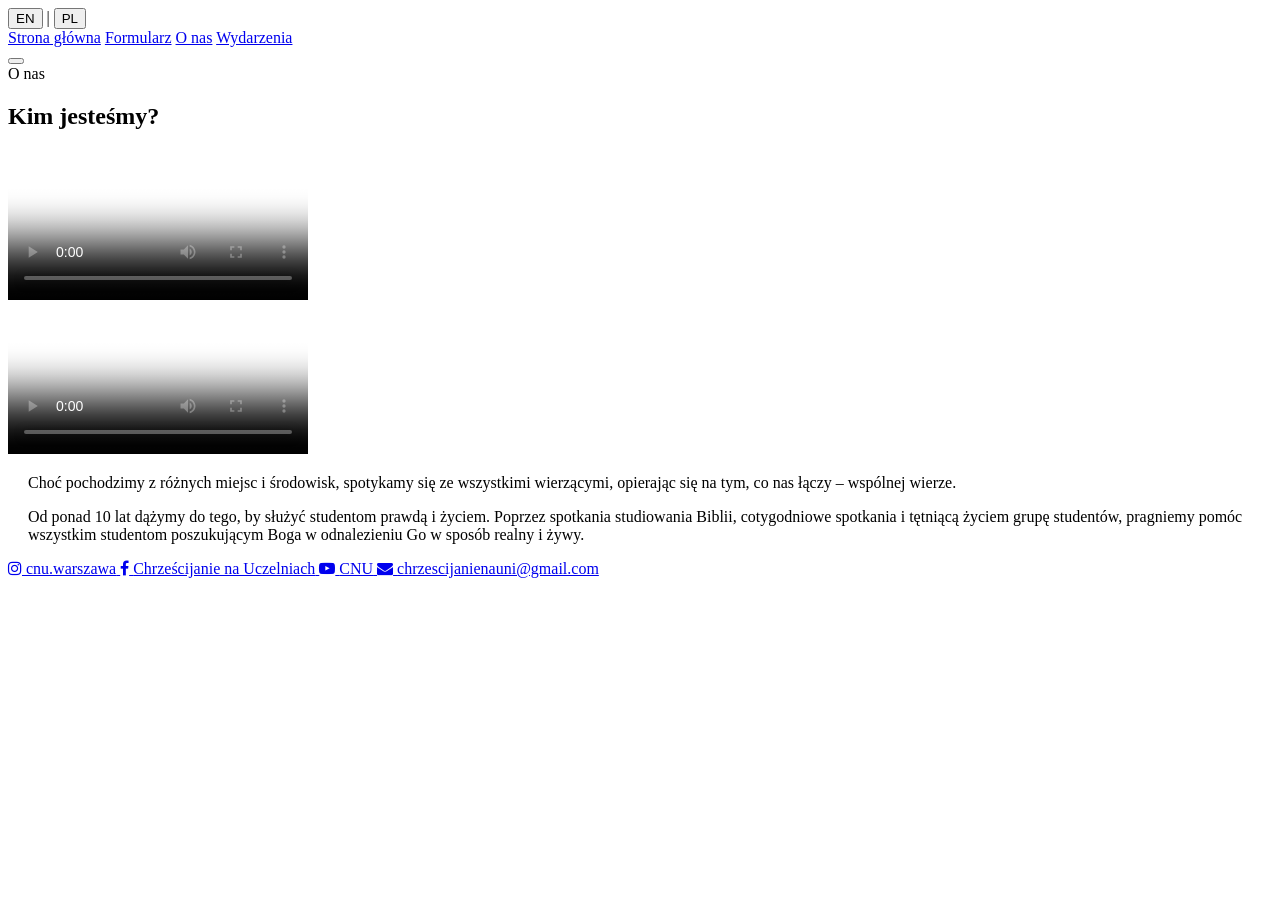
==== about.html @ ed3893f2 "translation add" ====
<!DOCTYPE html>
<html lang="pl">

<head>
  <meta charset="UTF-8">
  <meta name="viewport" content="width=device-width, initial-scale=1.0">
  <title>CNU – Chrześcijanie na Uczelniach</title>
  <link
    href="https://fonts.googleapis.com/css2?family=Montserrat:wght@400;600;700;800;900&family=Lora:ital,wght@0,400;0,600;1,400&display=swap"
    rel="stylesheet">
  <link rel="stylesheet" href="styles.css">
  <link rel="stylesheet" href="https://cdnjs.cloudflare.com/ajax/libs/font-awesome/4.7.0/css/font-awesome.min.css">
</head>

<body>

  <nav id="mainNav">
    <div class="nav-left">
      <div class="lang-switcher">
        <button data-lang="en" onclick="setLang('en')" id="lang-en">EN</button>
        <span>|</span>
        <button data-lang="pl" onclick="setLang('pl')" id="lang-pl">PL</button>
      </div>
    </div>

    <div class="nav-right">
      <div class="nav-links" id="navLinks">
        <a href="index.html" data-i18n="home">Home</a>
        <a href="formularz.html" data-i18n="form">Form</a>
        <a href="about.html" data-i18n="about">About</a>
        <a href="events.html" data-i18n="events">Events</a>
        <!-- <a href="special-event.html" data-i18n="special-event">Wydarzenie specjalne</a> -->

      </div>

      <button class="burger" id="burgerBtn">
        <span></span>
        <span></span>
        <span></span>
      </button>
    </div>
  </nav>
  <section class="event-page-section">
    <section class="events-section-cards">
      <div class="events-section-header" style="align-content: start;">
        <div>
          <span class="events-label" data-i18n="about">O nas</span>
          <h2 class="about-title" data-i18n="about-us-title">Kim jesteśmy?</h2>
        </div>
      </div>

      <!--reel 1 about us-->
      <section class="instagram-section">
        <video class="reel-video" controls playsinline poster="images/reel-preview1.png">
          <source src="videos/main.mp4 " type="video/mp4">
        </video>
      </section>
      <section class="instagram-section">
        <video class="reel-video" controls playsinline poster="images/reel-preview.png">
          <source src="videos/invitationForBibleStudy.mp4 " type="video/mp4">
        </video>
      </section>

      <section class="hero-description" style="padding:0 20px;">
        <p data-i18n=" about-us-description-1">
        </p>
        <p data-i18n="about-us-description-2"></p>
        <p data-i18n="about-us-description-3"></p>
      </section>
    </section>
  </section>
  <section class="contacts">

    <a class="contact-item" href="https://www.instagram.com/cnu_warszawa/" target="_blank">
      <i class="fa fa-instagram"></i>
      <span>cnu.warszawa</span>
    </a>

    <a class="contact-item" href="https://www.facebook.com/share/18swFGHHTY/?mibextid=wwXIfr" target="_blank">
      <i class="fa fa-facebook"></i>
      <span>Chrześcijanie na Uczelniach</span>
    </a>

    <a class="contact-item" href="https://youtube.com/@chrzescijanienauczelniach?si=SWbZchQ-9XUdnxLL" target="_blank">
      <i class="fa fa-youtube-play"></i>
      <span>CNU</span>
    </a>

    <a class="contact-item" href="#" id="copy-email">
      <i class="fa fa-envelope"></i>
      <span>chrzescijanienauni@gmail.com</span>
    </a>

  </section>

  <script src="js/script.js"></script>
  <script src="js/translation.js"></script>

</body>

</html>
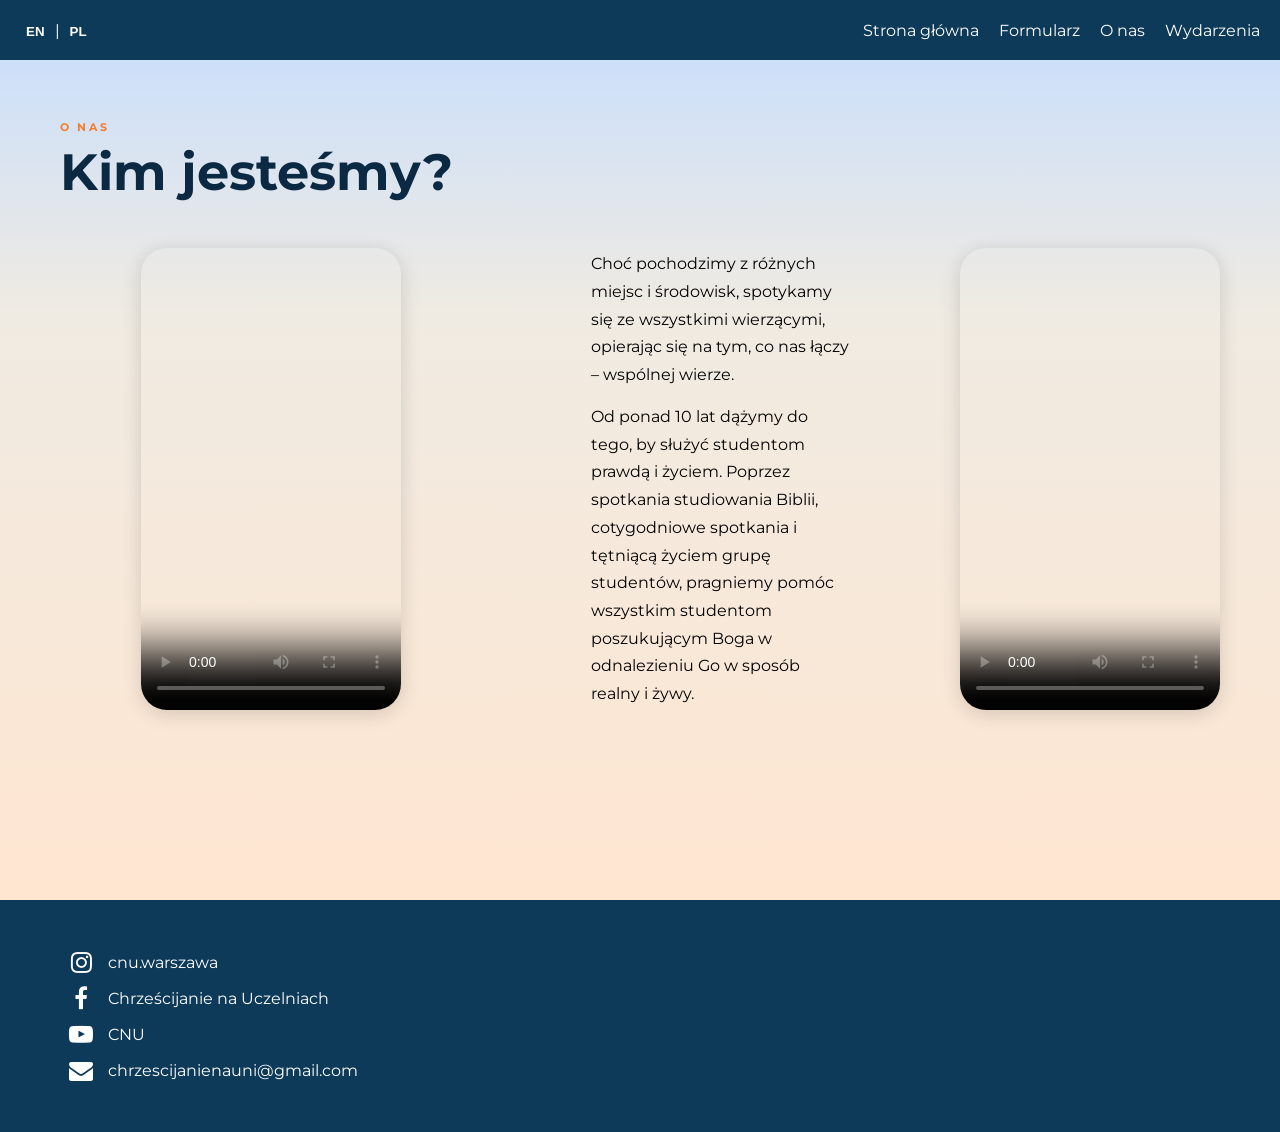
==== commit c223e673: "refactor about section layout and enhance form submission feedback" ====
--- a/about.html
+++ b/about.html
@@ -50,22 +50,23 @@
       </div>
 
       <!--reel 1 about us-->
-      <section class="instagram-section">
+      <section class="instagram-section reel-left">
         <video class="reel-video" controls playsinline poster="images/reel-preview1.png">
           <source src="videos/main.mp4 " type="video/mp4">
         </video>
       </section>
-      <section class="instagram-section">
-        <video class="reel-video" controls playsinline poster="images/reel-preview.png">
-          <source src="videos/invitationForBibleStudy.mp4 " type="video/mp4">
-        </video>
-      </section>
 
-      <section class="hero-description" style="padding:0 20px;">
+      <section class="hero-description about-text-block" style="padding:0 20px;">
         <p data-i18n=" about-us-description-1">
         </p>
         <p data-i18n="about-us-description-2"></p>
         <p data-i18n="about-us-description-3"></p>
+      </section>
+
+      <section class="instagram-section reel-right">
+        <video class="reel-video" controls playsinline poster="images/reel-preview.png">
+          <source src="videos/invitationForBibleStudy.mp4 " type="video/mp4">
+        </video>
       </section>
     </section>
   </section>
--- a/styles.css
+++ b/styles.css
@@ -0,0 +1,2566 @@
+* {
+  box-sizing: border-box;
+  /* outline: 1px solid red;*/
+  /*debugging tool to see element boundaries*/
+
+}
+
+body {
+  margin: 0;
+  font-family: 'Montserrat', sans-serif;
+  overflow-x: hidden;
+
+}
+
+a:hover {
+  color: rgb(0, 170, 255);
+}
+
+/* NAVBAR */
+
+
+/* =========================
+   NAV SCROLL EFFECT
+========================= */
+
+#mainNav {
+  z-index: 2000;
+  transition:
+    background 0.35s ease,
+    box-shadow 0.35s ease,
+    padding 0.35s ease,
+    backdrop-filter 0.35s ease;
+
+}
+
+#mainNav.scrolled {
+  z-index: 2000;
+  background:
+    rgba(14, 58, 90, 0.88);
+
+  backdrop-filter: blur(12px);
+
+  box-shadow:
+    0 10px 30px rgba(0, 0, 0, 0.18);
+
+  padding:
+    10px 20px;
+}
+
+/* =========================
+   BURGER ANIMATION
+========================= */
+
+.burger span {
+  transition:
+    transform 0.3s ease,
+    opacity 0.3s ease,
+    background 0.3s ease;
+}
+
+.burger.active span:nth-child(1) {
+  transform:
+    rotate(45deg) translate(5px, 5px);
+}
+
+.burger.active span:nth-child(2) {
+  opacity: 0;
+}
+
+.burger.active span:nth-child(3) {
+  transform:
+    rotate(-45deg) translate(6px, -6px);
+}
+
+/* =========================
+   MOBILE MENU ANIMATION
+========================= */
+
+@media (max-width: 768px) {
+
+  .nav-links {
+
+    opacity: 0;
+
+    transform:
+      translateY(-10px);
+
+    transition:
+      opacity 0.35s ease,
+      transform 0.35s ease;
+
+    pointer-events: none;
+  }
+
+  .nav-links.active {
+
+    opacity: 1;
+
+    transform:
+      translateY(0);
+
+    pointer-events: auto;
+  }
+
+  .nav-links a {
+
+    opacity: 0;
+  }
+
+}
+
+/* stagger animation */
+
+@keyframes navLinkFade {
+
+  from {
+
+    opacity: 0;
+
+    transform:
+      translateY(-12px);
+
+  }
+
+  to {
+
+    opacity: 1;
+
+    transform:
+      translateY(0);
+
+  }
+
+}
+
+/* =========================
+   COPY EMAIL EFFECT
+========================= */
+
+.contact-item {
+
+  transition:
+    transform 0.25s ease,
+    background 0.25s ease,
+    color 0.25s ease;
+}
+
+.contact-item:hover {
+
+  transform:
+    translateX(6px);
+
+  background:
+    rgba(255, 255, 255, 0.05);
+}
+
+.contact-item.copied {
+
+  background:
+    rgba(244, 124, 44, 0.15);
+
+  color:
+    #f47c2c;
+}
+
+
+
+
+#mainNav {
+  z-index: 2000;
+  display: flex;
+  position: fixed;
+  top: 0;
+  left: 0;
+  width: 100%;
+  height: 60px;
+  background: #0e3a5a;
+  /* dark blue */
+  color: white;
+  display: flex;
+  justify-content: space-between;
+  align-items: center;
+  padding: 15px 20px;
+  z-index: 10;
+  /*controls what appears on top of what on your page*/
+}
+
+.nav-right {
+  display: flex;
+  align-items: center;
+  gap: 20px;
+}
+
+.nav-links {
+  display: flex;
+  gap: 20px;
+  z-index: 2000;
+}
+
+.nav-links a {
+  color: white;
+  text-decoration: none;
+  /* margin-left: 20px;
+  font-weight: 500;*/
+}
+
+.nav-links a.active {
+  color: rgb(106, 106, 106);
+  font-weight: 600;
+  z-index: 2000;
+
+}
+
+.lang-switcher button {
+  background: none;
+  border: none;
+  color: white;
+  font-weight: 600;
+  cursor: pointer;
+}
+
+.lang-switcher button:hover {
+  color: rgb(0, 170, 255);
+}
+
+/* HERO SECTION */
+.hero {
+  height: 80vh;
+  overflow: hidden;
+  position: relative;
+
+  display: flex;
+  align-items: center;
+  justify-content: center;
+
+}
+
+.hero-bg {
+  position: absolute;
+  inset: 0;
+  background-position: center;
+  background-size: cover;
+  background-repeat: no-repeat;
+  opacity: 0;
+  transform: scale(1.31);
+  /* Startujemy od lekkiego powiększenia lub 1.0 */
+  transition: opacity 1.5s ease, transform 0.5s ease;
+  /* Płynne wygaszanie skali */
+}
+
+.hero-bg.active {
+  opacity: 1;
+  transform: scale(1);
+  /* Reset bazy dla animacji */
+  animation: zoomEffect 5s linear forwards;
+}
+
+
+
+.center-header {
+  text-align: center;
+  background-color: #c4ddff;
+  color: #0e3a5a;
+  font-style: italic;
+  padding-top: 40px;
+  padding-bottom: 40px;
+}
+
+.center-header h1 {
+  margin: 0;
+
+}
+
+@keyframes zoomEffect {
+  from {
+    transform: scale(1);
+  }
+
+  to {
+    transform: scale(1.3);
+  }
+}
+
+/* Dark overlay (like your screenshot)???????????what is this????????????????? */
+.hero::before {
+  content: "";
+  position: absolute;
+  inset: 0;
+  background: rgba(0, 0, 0, 0.6);
+  z-index: 1;
+}
+
+/* Content */
+.hero-overlay {
+  position: relative;
+  text-align: center;
+  color: white;
+  z-index: 2;
+}
+
+.hero h1 {
+  font-size: 4rem;
+  font-weight: 800;
+  margin-bottom: 10px;
+}
+
+.hero p {
+  font-size: 1.2rem;
+  margin-bottom: 20px;
+}
+
+
+/* Button */
+.cta-btn {
+  background: #f47c2c;
+  color: white;
+  border: none;
+  padding: 15px 40px;
+  font-size: 1rem;
+  border-radius: 30px;
+  cursor: pointer;
+  font-weight: 600;
+  transition: 0.3s;
+  /* shadow */
+  box-shadow:
+    0 10px 20px rgba(0, 0, 0, 0.25),
+    0 4px 8px rgba(0, 0, 0, 0.15);
+}
+
+.cta-btn-onmain {
+  background: #f47c2c7e;
+  color: white;
+  border: none;
+  padding: 15px 40px;
+  font-size: 1rem;
+  border-radius: 30px;
+  cursor: pointer;
+  font-weight: 600;
+  transition: 0.3s;
+  /* shadow */
+  box-shadow:
+    0 10px 20px rgba(0, 0, 0, 0.25),
+    0 4px 8px rgba(0, 0, 0, 0.15);
+}
+
+
+
+.center {
+  text-align: center;
+}
+
+.cta-btn:hover {
+  background: #703510;
+}
+
+/* BURGER MENU */
+.burger {
+  display: none;
+  flex-direction: column;
+  gap: 5px;
+  background: none;
+  border: none;
+  cursor: pointer;
+}
+
+.burger span {
+  width: 25px;
+  height: 3px;
+  background: white;
+  display: block;
+  border-radius: 2px;
+}
+
+.active-lang {
+  color: #00aaff;
+  font-weight: 700;
+}
+
+/*nice animation*/
+.burger.active span:nth-child(1) {
+  transform: rotate(45deg) translate(5px, 5px);
+}
+
+.burger.active span:nth-child(2) {
+  opacity: 0;
+}
+
+.burger.active span:nth-child(3) {
+  transform: rotate(-45deg) translate(6px, -6px);
+}
+
+
+/* MOBILE for burger menu*/
+@media (max-width: 768px) {
+
+  .burger {
+    display: flex;
+  }
+
+  .nav-links {
+    position: absolute;
+    top: 100%;
+    right: 0;
+    background: #0e3a5a;
+    width: 100%;
+    flex-direction: column;
+    align-items: center;
+    display: none;
+    padding: 20px 0;
+    z-index: 2000;
+
+  }
+
+  .nav-links a {
+    margin: 10px 0;
+    font-size: 18px;
+  }
+
+  .nav-links.active {
+    display: flex;
+    color: darkblue;
+    z-index: 2000;
+
+  }
+
+
+
+}
+
+.hero-description {
+  max-width: 800px;
+  margin: 40px auto;
+  padding: 0 70px;
+  text-align: center;
+  font-size: large;
+}
+
+
+.meetings-containers {
+
+  background-color: #c4ddff;
+  padding: 40px 20px;
+  position: relative;
+
+  display: grid;
+
+  /* responsive grid */
+  grid-template-columns: repeat(auto-fit, minmax(250px, 1fr));
+
+  gap: 30px;
+
+  align-items: start;
+  overflow: hidden;
+}
+
+.side-image-right {
+  position: absolute;
+  right: -100px;
+  transform: translateY(-50%);
+  width: 200px;
+}
+
+.side-image-left {
+  position: absolute;
+  left: -100px;
+  transform: translateY(-50%);
+  width: 200px;
+  z-index: 3;
+}
+
+.meeting-card {
+  display: flex;
+  flex-direction: column;
+  justify-content: center;
+
+  background: rgba(14, 58, 90, 0.75);
+  backdrop-filter: blur(4px);
+  /*glass effect*/
+  padding: 40px;
+  border-radius: 10px;
+  margin-bottom: 30px;
+  color: white;
+
+  transition:
+    /*Makes animation smooth.*/
+    transform 0.3s ease,
+    background 0.3s ease,
+    opacity 0.3s ease;
+
+  opacity: 0.8;
+  /*transparency;*/
+  position: relative;
+  z-index: 5;
+  height: 100%;
+}
+
+/* DESKTOP hover */
+@media (hover: hover) {
+
+  .meeting-card:hover {
+    opacity: 1;
+    transform: scale(1.03);
+    background: rgba(14, 58, 90, 0.9);
+  }
+}
+
+/* MOBILE style */
+@media (max-width: 768px) {
+  .meeting-card {
+    width: 100%;
+    opacity: 1;
+    background: rgb(86, 122, 156);
+    opacity: 0.9;
+    padding: 28px;
+    border-radius: 18px;
+    transform: none;
+  }
+}
+
+.meeting-title {
+  background: #658ec7;
+  text-transform: uppercase;
+  padding: 18px 25px;
+  border-radius: 12px;
+
+  font-size: 1.3rem;
+  font-weight: 700;
+
+  margin-bottom: 5px;
+  width: 100%;
+  box-sizing: border-box;
+  display: block;
+  overflow-wrap: break-word;
+
+}
+
+.meeting-text {
+  overflow: hidden;
+  transition: max-height 0.4s ease;
+}
+
+.meeting-text.collapsed {
+  max-height: 150px;
+  mask-image: linear-gradient(to bottom, black 80%, transparent);
+}
+
+.meeting-text.expanded {
+  max-height: 1000px;
+  /* достатньо велике значення */
+}
+
+.more-btn {
+  background: none;
+  border: none;
+  color: #ffffff8f;
+  cursor: pointer;
+  margin-bottom: 20px;
+  font-size: 1rem;
+  align-self: flex-end;
+  font-style: italic;
+
+}
+
+.contacts {
+  display: flex;
+  flex-direction: column;
+  gap: 12px;
+  padding: 50px;
+  background: #0e3a5a;
+}
+
+.contact-item {
+  display: grid;
+  grid-template-columns: 30px 1fr;
+  align-items: center;
+  gap: 12px;
+  padding: 0 16px;
+  border-radius: 12px;
+  text-decoration: none;
+  color: white;
+  font-size: 16px;
+  min-width: 0;
+}
+
+.contact-item i {
+  font-size: 24px;
+  width: 30px;
+  text-align: center;
+}
+
+.contact-item span,
+.contact-item a,
+.contact-item p {
+  min-width: 0;
+  overflow-wrap: break-word;
+  word-break: break-word;
+}
+
+@media (max-width: 480px) {
+  .contacts {
+    padding: 30px 16px;
+  }
+
+  .contact-item {
+    font-size: 14px;
+    padding: 0;
+  }
+}
+
+/* =========================
+   FORM SECTION
+========================= */
+input,
+select,
+textarea {
+  background-color: #ffffff !important;
+}
+
+.form-section {
+  background:
+    linear-gradient(135deg,
+      #ffffff 0%,
+      #ffffff 35%,
+      #d7e6ff 35%,
+      #d7e6ff 45%,
+      #ffffff 45%,
+      #ffffff 55%,
+      #ff944d 55%,
+      #ff944d 65%,
+      #ffffff 65%);
+  position: relative;
+  overflow: hidden;
+  padding-bottom: 60px;
+}
+
+/* =========================
+   HERO
+========================= */
+.hero-wave {
+  position: absolute;
+  bottom: -1px;
+  left: 0;
+  width: 100%;
+  height: 80px;
+  background: white;
+  clip-path: ellipse(75% 100% at 50% 100%);
+}
+
+.form-hero {
+  height: 220px;
+  background:
+    url('images/book.png') center/cover no-repeat;
+
+  position: relative;
+  margin-top: 60px;
+  background-size: 200%;
+
+}
+
+.form-hero::after {
+  content: "";
+  position: absolute;
+  bottom: 0;
+  left: 0;
+  right: 0;
+  height: 60px;
+
+}
+
+.form-hero-overlay {
+  position: absolute;
+  inset: 0;
+  background: rgba(0, 0, 0, 0.4);
+
+  display: flex;
+  align-items: center;
+  justify-content: center;
+  text-align: center;
+}
+
+.form-hero-overlay h2 {
+  color: white;
+  font-size: 3rem;
+  line-height: 1;
+  font-weight: 600;
+  margin: 0;
+}
+
+/* =========================
+   FORM
+========================= */
+
+.form {
+  width: 85%;
+  max-width: 320px;
+  margin: 30px auto 0 auto;
+  /*from prev element*/
+  position: relative;
+  z-index: 2;
+}
+
+.form label {
+  display: block;
+  margin-bottom: 8px;
+  margin-top: 18px;
+
+  color: #0e3a5a;
+  font-size: 12px;
+  letter-spacing: 2px;
+  font-weight: 600;
+}
+
+.form input,
+.form textarea,
+.form select {
+  width: 100%;
+  border: none;
+  outline: none;
+
+  background: #d9d9d9;
+
+  padding: 18px 22px;
+
+  border-radius: 18px;
+  /*!!! see if font famili is correct*/
+  font-size: 16px;
+  font-family: 'Montserrat', sans-serif;
+
+  box-shadow:
+    0 8px 18px rgba(0, 0, 0, 0.15),
+    0 2px 6px rgba(0, 0, 0, 0.08);
+}
+
+.form textarea {
+  min-height: 90px;
+  resize: vertical;
+}
+
+.form select {
+  border-radius: 8px;
+  padding: 10px;
+  background: #ececec;
+}
+
+/* =========================
+   RADIO BUTTONS
+========================= */
+
+.gender-row {
+  display: flex;
+  gap: 30px;
+  margin-top: 10px;
+}
+
+.radio-option {
+  display: flex !important;
+  align-items: center;
+  gap: 8px;
+
+  font-size: 14px !important;
+  letter-spacing: 0 !important;
+  margin-top: 0 !important;
+
+  color: #666 !important;
+}
+
+.radio-option input {
+  display: none;
+}
+
+.radio-option span {
+  width: 18px;
+  height: 18px;
+  border: 2px solid #ddd;
+  border-radius: 50%;
+  display: inline-block;
+  background: white;
+  position: relative;
+}
+
+.radio-option input:checked+span::after {
+  content: "";
+  position: absolute;
+  width: 8px;
+  height: 8px;
+  background: #0e3a5a;
+  border-radius: 50%;
+  top: 50%;
+  left: 50%;
+  transform: translate(-50%, -50%);
+}
+
+/* =========================
+   BUTTON
+========================= */
+
+.send-btn {
+  margin-top: 30px;
+  background: rgba(14, 58, 90, 0.88);
+
+
+  color: white;
+
+  border: none;
+
+  padding: 16px 70px;
+
+  border-radius: 40px;
+
+  font-size: 20px;
+  font-weight: 700;
+
+  cursor: pointer;
+
+  box-shadow:
+    0 10px 20px rgba(0, 0, 0, 0.2),
+    0 4px 8px rgba(0, 0, 0, 0.1);
+
+  transition: 0.3s;
+}
+
+.send-btn:hover {
+  transform: translateY(-2px);
+  background: #003f9f;
+}
+
+.send-btn.is-loading {
+  position: relative;
+  pointer-events: none;
+  opacity: 0.9;
+  padding-right: 54px;
+}
+
+.send-btn.is-loading::after {
+  content: "";
+  position: absolute;
+  right: 18px;
+  top: 50%;
+  width: 16px;
+  height: 16px;
+  margin-top: -8px;
+  border-radius: 50%;
+  border: 2px solid rgba(255, 255, 255, 0.35);
+  border-top-color: #fff;
+  animation: spin 0.8s linear infinite;
+}
+
+@keyframes spin {
+  to {
+    transform: rotate(360deg);
+  }
+}
+
+#status.loading {
+  color: #0e3a5a;
+  font-weight: 600;
+}
+
+/* =========================
+   MOBILE
+========================= */
+
+@media (max-width: 768px) {
+
+  .study-hero-overlay h2 {
+    font-size: 2.6rem;
+  }
+
+  .form {
+    width: 88%;
+  }
+
+}
+
+
+.error {
+  color: #d10000;
+  font-size: 12px;
+  margin-top: 6px;
+  min-height: 14px;
+  /* keeps layout stable */
+  letter-spacing: 0.5px;
+}
+
+.form input,
+.form select,
+.form textarea {
+  transition: 0.9s ease;
+}
+
+/*???????????????????????*/
+.form input:focus,
+.form select:focus,
+.form textarea:focus {
+  outline: none;
+  box-shadow: 0 0 0 3px rgba(0, 82, 204, 0.15);
+}
+
+.input-error {
+  border: 2px solid red !important;
+}
+
+.input-valid {
+  border: 2px solid #1db954 !important;
+}
+
+.gender-row {
+  display: flex;
+  flex-direction: column;
+  gap: 12px;
+  margin-top: 10px;
+}
+
+/* FIX CHECKBOXES */
+.hobby-item input[type="checkbox"] {
+  width: 18px;
+  height: 18px;
+  margin: 0;
+  padding: 0;
+  accent-color: #0e3a5a;
+  cursor: pointer;
+
+  /* removes inherited form styles */
+  border-radius: 4px;
+  box-shadow: none;
+}
+
+/* row layout */
+.hobby-item {
+  display: flex;
+  align-items: center;
+  gap: 10px;
+  margin-bottom: 14px;
+}
+
+/* label */
+.hobby-item label {
+  margin: 0;
+  cursor: pointer;
+  font-size: 16px;
+  color: #0e3a5a;
+  letter-spacing: 0;
+  font-weight: 500;
+}
+
+/* =========================
+   INSTAGRAM REELS
+========================= */
+
+.reels-container {
+  display: flex;
+  flex-direction: column;
+  align-items: center;
+  gap: 30px;
+}
+
+/* each reel */
+.instagram-section {
+  display: flex;
+  justify-content: center;
+  width: 100%;
+}
+
+/* reel */
+.reel-video {
+  width: 360px;
+  height: 640px;
+
+  max-width: 100%;
+
+  border-radius: 18px;
+  object-fit: cover;
+
+  box-shadow:
+    0 4px 20px rgba(0, 0, 0, 0.15);
+}
+
+/* DESKTOP */
+@media (min-width: 1069px) {
+
+  .reels-container {
+    flex-direction: row;
+    flex-wrap: wrap;
+    justify-content: center;
+    align-items: flex-start;
+    gap: 40px;
+  }
+
+  .event-page-section {
+    padding-top: 110px;
+  }
+
+  .events-section-cards {
+    max-width: 980px;
+    grid-template-columns: minmax(220px, 1fr) minmax(220px, 1.25fr) minmax(220px, 1fr);
+    gap: 22px 20px;
+    align-items: center;
+    padding: 28px 20px 48px;
+  }
+
+  .events-section-header {
+    grid-column: 1 / -1;
+    margin-bottom: 8px;
+  }
+
+  .events-section-header>div {
+    max-width: 780px;
+  }
+
+  .about-title {
+    font-size: clamp(2.2rem, 4vw, 3.3rem);
+    line-height: 1.1;
+    margin-top: 6px;
+  }
+
+  .instagram-section {
+    width: 100%;
+    max-width: 260px;
+    display: flex;
+    justify-content: center;
+    align-self: center;
+    margin: 0 auto;
+  }
+
+  .reel-left {
+    grid-column: 1;
+  }
+
+  .reel-right {
+    grid-column: 3;
+  }
+
+  .about-text-block {
+    grid-column: 2;
+    width: 100%;
+    max-width: 300px;
+    margin: 0 auto;
+    padding: 0;
+    font-size: 1.02rem;
+    text-align: left;
+    align-self: center;
+  }
+
+  .about-text-block p {
+    margin: 0 0 14px;
+    line-height: 1.7;
+  }
+
+  .reel-video {
+    width: 100%;
+    max-width: 260px;
+    height: auto;
+    aspect-ratio: 9 / 16;
+    border-radius: 26px;
+  }
+}
+
+@media (min-width: 760px) and (max-width: 1068px) {
+
+  .events-section-cards {
+    grid-template-columns: 1fr 1.15fr;
+    gap: 20px 18px;
+    align-items: center;
+    max-width: 820px;
+  }
+
+  .events-section-header {
+    grid-column: 1 / -1;
+  }
+
+  .reel-left {
+    grid-column: 1;
+  }
+
+  .about-text-block {
+    grid-column: 2;
+    padding: 0 8px;
+    margin: 0;
+  }
+
+  .reel-right {
+    grid-column: 1 / -1;
+  }
+
+  .reel-video {
+    width: 100%;
+    max-width: 360px;
+    height: auto;
+    aspect-ratio: 9 / 16;
+  }
+}
+
+/* MOBILE */
+@media (max-width: 768px) {
+
+  .reel-video {
+    width: 100%;
+    max-width: 360px;
+    height: auto;
+    aspect-ratio: 9 / 16;
+  }
+}
+
+#status {
+  margin-top: 10px;
+  font-weight: bold;
+}
+
+.verse-section {
+  padding: 80px 20px;
+
+  background:
+    linear-gradient(180deg,
+      #ffe6d1 0%,
+      #eaf0ff 100%);
+
+  display: flex;
+  justify-content: center;
+}
+
+.verse-text {
+  position: relative;
+
+  max-width: 680px;
+
+  margin: 0;
+
+  text-align: center;
+}
+
+.verse-text p {
+  margin: 0;
+
+  font-family: 'Lora', serif;
+
+  font-size: 1.28rem;
+  line-height: 1.95;
+
+  font-style: italic;
+  font-weight: 400;
+
+  color: #0e3a5a;
+
+  letter-spacing: 0.2px;
+}
+
+.verse-text strong {
+  color: #f47c2c;
+  font-weight: 1000;
+}
+
+.quote {
+  position: absolute;
+  font-size: 5rem;
+  line-height: 1;
+  color: rgba(244, 124, 44, 0.12);
+  font-family: serif;
+  pointer-events: none;
+}
+
+.quote-open {
+  top: -25px;
+  left: -10px;
+}
+
+.quote-close {
+  bottom: -55px;
+  right: -10px;
+}
+
+.verse-text footer {
+  margin-top: 28px;
+  font-size: 0.62rem;
+  letter-spacing: 4px;
+  color: #8a8a8a;
+  text-transform: uppercase;
+}
+
+.verse-quote-about-us {
+  font-size: 0.72rem;
+  letter-spacing: 1px;
+  color: #8a8a8a;
+  text-transform: uppercase;
+}
+
+@media (max-width: 768px) {
+
+  .verse-text {
+    max-width: 92%;
+  }
+
+  .verse-text p {
+    font-size: 1.12rem;
+    line-height: 1.6;
+  }
+
+  .quote {
+    font-size: 3.5rem;
+  }
+
+  .quote-open {
+    left: 0;
+  }
+
+  .quote-close {
+    right: 0;
+    bottom: -35px;
+  }
+}
+
+.about-us-containers {
+  background:
+    linear-gradient(180deg,
+      #c4ddff 0%,
+      rgb(240, 235, 226) 35%,
+      #ffe6d1 100%);
+  padding: 40px 20px;
+  position: relative;
+  display: grid;
+
+  grid-template-columns:
+    repeat(3, 1fr);
+
+  gap: 30px;
+
+}
+
+
+.about-us-card {
+  display: flex;
+  flex-direction: column;
+  justify-content: center;
+
+  border: 1px solid rgba(26, 46, 74, 0.07);
+  background: white;
+  padding: 40px;
+  border-radius: 10px;
+  color: #0e3a5a;
+  position: relative;
+  z-index: 5;
+  height: 100%;
+
+}
+
+.about-us-title {
+
+  font-size: 1.3rem;
+  font-weight: 700;
+
+  margin-bottom: 5px;
+  width: 100%;
+  box-sizing: border-box;
+  display: block;
+  overflow-wrap: break-word;
+}
+
+@media (max-width: 900px) {
+
+  .about-us-containers {
+    grid-template-columns:
+      repeat(2, 1fr);
+  }
+}
+
+@media (max-width: 600px) {
+
+  .about-us-containers {
+    grid-template-columns: 1fr;
+  }
+}
+
+.label-events {
+  font-size: 11px;
+  font-weight: 600;
+  letter-spacing: 0.2em;
+  text-transform: uppercase;
+  display: block;
+  font-style: normal;
+}
+
+.bnt-events {
+  background: transparent;
+  color: rgba(255, 255, 255, 0.8);
+  border: 1.5px solid rgba(255, 255, 255, 0.22);
+}
+
+
+/* =================================
+   EVENTS PAGE
+================================= */
+
+.center-header-events {
+  text-align: center;
+  color: #0e3a5a;
+  font-style: italic;
+  padding-top: 10px;
+  padding-bottom: 10px;
+  background-color: #ffe6d1;
+
+}
+
+.center-header-about-us {
+  text-align: center;
+  color: #0e3a5a;
+  font-style: italic;
+  padding-top: 10px;
+  padding-bottom: 10px;
+  background-color: #c4ddff;
+}
+
+.events-hero {
+  position: relative;
+  min-height: 72vh;
+
+  display: flex;
+  align-items: center;
+  justify-content: center;
+
+  overflow: hidden;
+
+
+
+  padding:
+    120px 20px 80px;
+}
+
+.events-hero-glow {
+  position: absolute;
+  inset: 0;
+
+  background:
+    radial-gradient(circle at 80% 20%,
+      rgba(244, 124, 44, 0.15),
+      transparent 25%);
+
+  pointer-events: none;
+}
+
+.events-hero-content {
+  position: relative;
+  z-index: 2;
+
+  max-width: 850px;
+
+  text-align: center;
+  color: white;
+}
+
+.events-eyebrow {
+  display: inline-block;
+
+  font-size: 12px;
+  letter-spacing: 0.25em;
+  text-transform: uppercase;
+
+  color: #f4b183;
+
+  margin-bottom: 24px;
+
+  font-weight: 700;
+}
+
+
+
+
+.events-hero p {
+  margin:
+    30px auto 0;
+
+  max-width: 540px;
+
+  font-size: 1.1rem;
+  line-height: 1.8;
+
+  color: rgba(255, 255, 255, 0.72);
+}
+
+.events-hero-buttons {
+  display: flex;
+  justify-content: center;
+  gap: 16px;
+  flex-wrap: wrap;
+
+  margin-top: 40px;
+}
+
+/* BUTTONS */
+
+.events-btn-primary,
+.events-btn-secondary,
+.events-outline-btn {
+  text-decoration: none;
+  transition: 0.25s ease;
+}
+
+.events-btn-primary {
+  background: #f47c2c;
+  color: white;
+
+  padding: 15px 30px;
+  border-radius: 999px;
+
+  font-weight: 700;
+
+  box-shadow:
+    0 12px 30px rgba(0, 0, 0, 0.22);
+}
+
+.events-btn-primary:hover {
+  transform: translateY(-2px);
+  background: #ff8f45;
+}
+
+.events-btn-secondary {
+  border: 1px solid rgba(255, 255, 255, 0.22);
+
+  color: rgba(255, 255, 255, 0.85);
+
+  padding: 15px 30px;
+  border-radius: 999px;
+}
+
+.events-btn-secondary:hover {
+  border-color: rgba(255, 255, 255, 0.5);
+  color: white;
+}
+
+.events-outline-btn {
+  border: 1px solid rgba(255, 255, 255, 0.16);
+
+  color: rgba(255, 255, 255, 0.85);
+
+  padding: 12px 20px;
+  border-radius: 999px;
+
+  font-size: 14px;
+}
+
+.events-outline-btn:hover {
+  background: rgba(255, 255, 255, 0.05);
+}
+
+.small-btn {
+  padding: 12px 22px;
+  font-size: 14px;
+}
+
+/* SECTION */
+.main-events-section {
+  background-color: #081f33;
+  padding: 90px 20px;
+}
+
+.events-section {
+  background:
+    linear-gradient(180deg,
+      #0b2942 0%,
+      #081b2d 100%);
+
+  padding: 90px 20px;
+}
+
+.events-section-header h2 {
+  color: #0b2942;
+  font-size: clamp(2rem, 4vw, 3.4rem);
+  max-width: 100%;
+
+  margin: 0;
+
+  line-height: 1.1;
+  grid-column: 1 / -1;
+
+  text-align: left;
+}
+
+.btn-events {
+  background: transparent;
+  color: #0e3a5a;
+  background-color: rgb(196, 221, 255);
+  border: 1.5px solid rgb(196, 221, 255);
+  padding: 12px 22px;
+  border-radius: 10px;
+  width: 90%;
+
+  cursor: pointer;
+  font-weight: 600;
+  transition: 0.3s;
+  /* shadow */
+  box-shadow:
+    0 10px 20px rgba(0, 0, 0, 0.25),
+    0 4px 8px rgba(0, 0, 0, 0.15);
+
+
+}
+
+.btn-events:hover {
+  background: #0e3a5a;
+  color: white;
+}
+
+.events-label {
+  display: block;
+
+  font-size: 11px;
+  letter-spacing: 0.24em;
+  text-transform: uppercase;
+
+  color: #f47c2c;
+
+  margin-bottom: 10px;
+
+  font-weight: 700;
+}
+
+.events-section-header h2 {
+  color: #0b2942;
+  font-size: clamp(2rem, 4vw, 3.4rem);
+  max-width: 100%;
+
+}
+
+/* GRID */
+
+.events-grid {
+  max-width: 1200px;
+  margin: 0 auto;
+
+  display: grid;
+
+  grid-template-columns:
+    repeat(3, 1fr);
+
+  gap: 24px;
+}
+
+/* CARD */
+
+.event-card {
+  background:
+    rgba(255, 255, 255, 0.04);
+
+  border:
+    1px solid rgba(255, 255, 255, 0.08);
+
+  border-radius: 24px;
+
+  overflow: hidden;
+
+  backdrop-filter: blur(10px);
+
+  transition:
+    transform 0.25s ease,
+    border-color 0.25s ease,
+    box-shadow 0.25s ease;
+}
+
+.event-card:hover {
+  transform: translateY(-6px);
+
+  border-color:
+    rgba(244, 124, 44, 0.45);
+
+  box-shadow:
+    0 24px 50px rgba(0, 0, 0, 0.28);
+}
+
+/* FEATURED */
+
+.featured-event {
+  grid-column: span 2;
+
+  display: grid;
+
+  grid-template-columns:
+    1.05fr 1fr;
+}
+
+/* IMAGE */
+
+.event-image {
+  position: relative;
+
+  min-height: 280px;
+
+  background:
+    linear-gradient(135deg,
+      #1e4f77,
+      #0e3a5a);
+
+  display: flex;
+  align-items: center;
+  justify-content: center;
+}
+
+.small-image {
+  min-height: 190px;
+}
+
+.event-image-overlay {
+  position: absolute;
+  inset: 0;
+
+  background:
+    repeating-linear-gradient(-45deg,
+      transparent,
+      transparent 12px,
+      rgba(255, 255, 255, 0.03) 12px,
+      rgba(255, 255, 255, 0.03) 13px);
+}
+
+.event-image-content {
+  position: relative;
+  z-index: 2;
+
+  font-size: 3rem;
+
+  opacity: 0.7;
+}
+
+.event-badge {
+  position: absolute;
+  top: 20px;
+  left: 20px;
+
+  z-index: 3;
+
+  background: #f47c2c;
+  color: white;
+
+  font-size: 11px;
+  font-weight: 700;
+
+  letter-spacing: 0.12em;
+
+  padding: 8px 12px;
+
+  border-radius: 999px;
+}
+
+
+
+.event-meta {
+  display: flex;
+  flex-direction: column;
+  gap: 6px;
+
+  margin-bottom: 18px;
+
+  color: rgb(25, 18, 126);
+
+  font-size: 14px;
+}
+
+.event-content p {
+  color: rgba(255, 255, 255, 0.72);
+
+  line-height: 1.8;
+
+  flex: 1;
+}
+
+.event-footer {
+  margin-top: 28px;
+}
+
+/* RESPONSIVE */
+
+@media (max-width: 980px) {
+
+  .events-grid {
+    grid-template-columns: 1fr;
+  }
+
+  .featured-event {
+    grid-column: span 1;
+    grid-template-columns: 1fr;
+  }
+
+  .event-image {
+    min-height: 220px;
+  }
+}
+
+@media (max-width: 640px) {
+
+  .events-hero {
+    min-height: 65vh;
+  }
+
+  .events-hero-buttons {
+    flex-direction: column;
+  }
+
+  .events-btn-primary,
+  .events-btn-secondary {
+    width: 100%;
+  }
+
+  .event-content {
+    padding: 22px;
+  }
+
+  .events-section {
+    padding: 70px 16px;
+  }
+}
+
+/* =========================
+   EVENTS CAROUSEL
+========================= */
+
+.main-events-section {
+
+  background:
+    linear-gradient(180deg,
+      #ffe6d1 0%,
+      #c4ddff 100%);
+
+  padding: 80px 20px;
+}
+
+.events-carousel-wrapper {
+
+  position: relative;
+
+  max-width: 1200px;
+  margin: 40px auto;
+  margin-bottom: 0px;
+
+}
+
+.events-carousel {
+
+  display: flex;
+
+  gap: 24px;
+
+  overflow-x: auto;
+
+  scroll-behavior: smooth;
+
+  scrollbar-width: none;
+
+  padding: 10px;
+}
+
+.events-carousel::-webkit-scrollbar {
+  display: none;
+}
+
+/* slides */
+
+.event-slide {
+  width: 100%;
+  max-width: 320px;
+
+  flex-shrink: 0;
+
+  scroll-snap-align: center;
+
+  border: 1px solid rgba(255, 255, 255, 0.15);
+
+  box-shadow:
+    0 14px 30px rgba(0, 0, 0, 0.12);
+
+  transition:
+    transform 0.3s ease,
+    box-shadow 0.3s ease;
+  margin-bottom: 0px;
+}
+
+
+/* desktop only hover */
+@media (hover: hover) {
+
+  .event-slide:hover {
+
+    transform: translateY(-6px);
+
+    box-shadow:
+      0 24px 50px rgba(0, 0, 0, 0.18);
+  }
+}
+
+/* info */
+
+.event-info {
+
+  display: flex;
+  flex-direction: column;
+
+  gap: 8px;
+
+  margin:
+    18px 0 24px;
+
+  color:
+    rgba(255, 255, 255, 0.82);
+
+  font-size: 14px;
+}
+
+/* arrows */
+
+.carousel-btn {
+
+  position: absolute;
+
+  top: 50%;
+
+  transform: translateY(-50%);
+
+  width: 52px;
+  height: 52px;
+
+  border: none;
+
+  border-radius: 50%;
+
+  background:
+    rgba(14, 58, 90, 0.9);
+
+  color: white;
+
+  font-size: 1.4rem;
+
+  cursor: pointer;
+
+  z-index: 50;
+
+  transition:
+    transform 0.25s ease,
+    background 0.25s ease;
+}
+
+.carousel-btn:hover {
+
+  background:
+    #f47c2c;
+
+  transform:
+    translateY(-50%) scale(1.08);
+}
+
+.prev-btn {
+  left: -20px;
+}
+
+.next-btn {
+  right: -20px;
+}
+
+/* mobile */
+
+@media (max-width: 768px) {
+
+  .event-slide {
+
+    min-width: 85%;
+  }
+
+  .carousel-btn {
+    background: transparent;
+    color: #081b2d;
+  }
+}
+
+.event-page-section {
+  min-height: 100vh;
+
+  background-image: linear-gradient(rgb(196, 221, 255) 0%, rgb(240, 235, 226) 35%, rgb(255, 230, 209) 100%);
+
+  padding: 80px 20px;
+}
+
+.events-section-cards {
+  max-width: 1200px;
+  margin: 0 auto;
+  padding: 40px 20px;
+  display: grid;
+  grid-template-columns:
+    repeat(auto-fit, minmax(300px, 320px));
+  justify-content: center;
+  gap: 28px;
+}
+
+.events-section-header {
+  grid-column: 1 / -1;
+}
+
+.events-section-cards .meeting-card {
+  margin-bottom: 0;
+  height: 100%;
+  border-radius: 22px;
+  transition:
+    transform 0.25s ease,
+    box-shadow 0.25s ease,
+    background 0.25s ease;
+}
+
+@media (hover: hover) {
+  .events-section-cards .meeting-card:hover {
+    transform: translateY(-6px);
+
+    box-shadow:
+      0 20px 40px rgba(0, 0, 0, 0.22);
+  }
+}
+
+@media (max-width: 768px) {
+
+  .events-section-cards {
+
+    grid-template-columns: 1fr;
+
+    justify-content: stretch;
+
+    padding: 20px 12px;
+  }
+
+  .events-section-cards .meeting-card {
+    width: 100%;
+    max-width: 100%;
+  }
+
+}
+
+@media (min-width: 900px) {
+  .events-section-cards {
+    grid-template-columns: repeat(2, minmax(0, 1fr));
+  }
+}
+
+.about-title {
+  text-align: left;
+  margin: 0;
+}
+
+
+/* =========================
+   CLEAN EVENTS LAYOUT
+========================= */
+
+.event-clean-card {
+
+  display: flex;
+  flex-direction: column;
+  justify-content: space-between;
+
+  padding: 28px 0;
+
+  background: transparent;
+
+  border: none;
+
+  border-radius: 0;
+
+  box-shadow: none;
+
+  border-bottom:
+    1px solid rgba(14, 58, 90, 0.14);
+
+  color: #0e3a5a;
+
+  transition:
+    transform 0.25s ease,
+    border-color 0.25s ease;
+}
+
+/* subtle hover */
+
+.event-clean-card:hover {
+
+  transform: translateY(-3px);
+
+  border-bottom:
+    1px solid rgba(244, 124, 44, 0.5);
+}
+
+.event-clean-title {
+
+  font-size: 1.45rem;
+
+  font-weight: 700;
+
+  line-height: 1.3;
+
+  margin-bottom: 16px;
+
+  color: #5a3a0e;
+
+  text-transform: uppercase;
+}
+
+.event-clean-info {
+
+  display: flex;
+  flex-direction: column;
+
+  gap: 10px;
+
+  margin:
+    22px 0 26px;
+
+  color:
+    rgba(14, 58, 90, 0.72);
+
+  font-size: 14px;
+}
+
+/* =========================
+   EVENTS RAIL
+========================= */
+
+.events-rail {
+  grid-column: 1 / -1;
+
+  display: grid;
+  gap: 24px;
+
+  /* automatically gives 4, 3, 2 or 1 columns */
+  grid-template-columns: repeat(auto-fit, minmax(250px, 1fr));
+
+  width: 100%;
+  margin-top: 40px;
+}
+
+/* item */
+
+.rail-item {
+
+  position: relative;
+
+  padding:
+    28px 24px 30px;
+
+  border-top:
+    3px solid rgba(90, 66, 14, 0.12);
+
+
+
+  cursor: pointer;
+}
+
+
+
+/* top row */
+
+.rail-top {
+
+  display: flex;
+
+  justify-content: space-between;
+
+  align-items: center;
+
+  margin-bottom: 26px;
+}
+
+/* weekday */
+
+.rail-day {
+
+  font-size: 11px;
+
+  font-weight: 700;
+
+  letter-spacing: 0.24em;
+
+  color: #f47c2c;
+}
+
+/* time */
+
+.rail-time {
+
+  font-size: 0.9rem;
+
+  color:
+    rgba(14, 58, 90, 0.6);
+
+  font-weight: 600;
+}
+
+/* title */
+
+.rail-item h3 {
+
+  margin:
+    0 0 12px;
+
+  font-size: 1.45rem;
+
+  line-height: 1.2;
+
+  color: #0e3a5a;
+}
+
+/* location */
+
+.rail-item p {
+
+  margin: 0;
+
+  color:
+    rgba(14, 58, 90, 0.7);
+
+  line-height: 1.6;
+}
+
+/* MOBILE */
+
+@media (max-width: 768px) {
+
+  .events-rail {
+
+    grid-template-columns: 1fr;
+
+    gap: 10px;
+  }
+
+  .rail-item {
+
+    padding:
+      22px 0;
+  }
+}
+
+@media (min-width: 1200px) {
+  .events-rail {
+    grid-template-columns: repeat(4, 1fr);
+  }
+}
+
+@media (max-width: 1199px) and (min-width: 769px) {
+  .events-rail {
+    grid-template-columns: repeat(2, 1fr);
+  }
+}
+
+@media (max-width: 768px) {
+  .events-rail {
+    grid-template-columns: 1fr;
+  }
+}
+
+/* =========================
+   MODERN TIMELINE
+========================= */
+
+.modern-timeline-wrapper {
+
+  position: relative;
+
+  overflow-x: auto;
+
+  overflow-y: visible;
+
+  padding: 10px 0;
+
+  scrollbar-width: none;
+  grid-column: 1 / -1;
+
+}
+
+.modern-timeline-wrapper::-webkit-scrollbar {
+  display: none;
+}
+
+/* CONTAINER */
+
+.modern-timeline {
+
+  position: relative;
+
+  display: flex;
+
+  gap: 28px;
+
+  width: max-content;
+
+  padding:
+    50px 20px 10px;
+}
+
+/* HORIZONTAL LINE */
+
+.modern-timeline::before {
+
+  content: "";
+
+  position: absolute;
+
+  left: 20px;
+  right: 20px;
+
+  top: 56px;
+
+  height: 2px;
+
+  background:
+    rgba(14, 58, 90, 0.16);
+}
+
+/* EVENT ITEM */
+
+.timeline-event {
+
+  position: relative;
+
+  width: 120px;
+
+  flex-shrink: 0;
+
+  text-align: center;
+}
+
+/* DOT */
+.timeline-dot {
+
+  width: 12px;
+  height: 12px;
+
+  border-radius: 50%;
+
+  background: #0e3a5a;
+
+  position: absolute;
+
+  top: 0;
+
+  left: 50%;
+
+  transform: translateX(-50%);
+
+  z-index: 2;
+}
+
+/* ACTIVE DAY */
+
+.timeline-event:hover .timeline-dot {
+
+  transform:
+    translate(-50%, -50%) scale(1.2);
+
+  background: #f47c2c;
+}
+
+/* CONTENT */
+
+.timeline-content {
+
+  padding-top: 32px;
+
+  display: flex;
+
+  flex-direction: column;
+
+  align-items: center;
+}
+
+/* DAY */
+
+.timeline-day {
+
+  display: inline-block;
+
+  margin-bottom: 6px;
+
+  font-size: 12px;
+
+  font-weight: 700;
+
+  letter-spacing: 0.22em;
+
+  color: #f47c2c;
+}
+
+/* TITLE */
+
+.timeline-content h4 {
+
+  margin:
+    0 0 4px;
+
+  font-size: 0.9rem;
+
+  font-weight: 700;
+
+  color: #0e3a5a;
+
+  line-height: 1.25;
+}
+
+/* DESCRIPTION */
+
+.timeline-content p {
+
+  margin: 0;
+
+  font-size: 13px;
+
+  color:
+    rgba(14, 58, 90, 0.65);
+
+  line-height: 1.4;
+}
+
+/* HOVER */
+
+.timeline-event:hover .timeline-dot {
+
+  transform:
+    translateX(-50%) scale(1.2);
+
+  background: #f47c2c;
+}
+
+.modern-timeline-wrapper .carousel-btn {
+
+  top: 75px;
+  color: #0e3554;
+}
+
+.modern-timeline-wrapper .prev-btn {
+  left: 8px;
+}
+
+.modern-timeline-wrapper .next-btn {
+  right: 8px;
+}
+
+.modern-timeline-scroll {
+
+  overflow-x: auto;
+
+  scrollbar-width: none;
+}
+
+.modern-timeline-scroll::-webkit-scrollbar {
+
+  display: none;
+}
+
+.special-event-hero::before {
+  display: none;
+}
+
+.special-event-bg {
+  position: absolute;
+  inset: 0;
+
+  background: #153d6b;
+
+  padding: 30px;
+
+  display: flex;
+  justify-content: center;
+  align-items: center;
+}
+
+.special-event-poster {
+  width: 100%;
+  height: 100%;
+
+  background: url("images/special-event.png") center center no-repeat;
+  background-size: contain;
+}
+
+.rail-item a {
+  text-decoration: none;
+  color: inherit;
+  cursor: pointer;
+  text-decoration: underline;
+
+}
+
+
+/*=====================
+special event page
+======================*/
+.special-event-card {
+  padding: 28px 24px;
+  border-top: 3px solid rgba(90, 66, 14, 0.12);
+  cursor: pointer;
+  transition: transform 0.25s ease, border-color 0.25s ease;
+}
+
+
+.special-event-title {
+  font-size: 1.6rem;
+  font-weight: 800;
+  color: #0e3a5a;
+  margin-bottom: 10px;
+}
+
+.special-event-subtitle {
+  font-size: 0.95rem;
+  font-style: italic;
+  color: rgba(14, 58, 90, 0.7);
+  margin-bottom: 18px;
+}
+
+.special-event-meta {
+  display: flex;
+  flex-direction: column;
+  gap: 6px;
+  font-size: 13px;
+  color: rgba(14, 58, 90, 0.75);
+}
+
+.special-event-description {
+  font-size: 0.95rem;
+  color: rgba(14, 58, 90, 0.8);
+  line-height: 1.5;
+
+}
+
+
+.gallery-card {
+  position: relative;
+  display: block;
+
+
+  width: 100%;
+  max-width: 900px;
+  height: 280px;
+
+  margin: 24px auto;
+
+  overflow: hidden;
+  border-radius: 24px;
+
+  text-decoration: none;
+}
+
+.gallery-card img {
+  width: 100%;
+  height: 100%;
+
+  object-fit: cover;
+
+  transition: transform .4s ease;
+}
+
+.gallery-overlay {
+  position: absolute;
+  inset: 0;
+
+  display: flex;
+  align-items: flex-end;
+
+  padding: 30px;
+
+  background:
+    linear-gradient(to top,
+      rgba(0, 0, 0, .65),
+      rgba(0, 0, 0, .15),
+      transparent);
+}
+
+.gallery-overlay h3 {
+  color: white;
+  font-size: 2rem;
+  font-weight: 700;
+  margin: 0;
+}
+
+.gallery-card:hover img {
+  transform: scale(1.06);
+}
+
+.gallery-section {
+  background-color: rgb(196, 221, 255);
+  padding: 0 20px 0 20px;
+}
+
+.photo-row {
+  display: flex;
+  gap: 18px;
+
+  overflow-x: auto;
+  overflow-y: hidden;
+
+  padding: 15px 25px 25px;
+
+  scroll-snap-type: x mandatory;
+
+  -webkit-overflow-scrolling: touch;
+}
+
+.photo-row::-webkit-scrollbar {
+  height: 8px;
+}
+
+.photo-row::-webkit-scrollbar-thumb {
+  background: rgba(0, 0, 0, .15);
+  border-radius: 20px;
+}
+
+.photo-row img {
+  flex: 0 0 auto;
+
+  width: 320px;
+  height: 220px;
+
+  object-fit: cover;
+
+  border-radius: 20px;
+
+  scroll-snap-align: start;
+
+  box-shadow: 0 8px 25px rgba(0, 0, 0, .08);
+
+  transition: transform .3s ease;
+}
+
+.vision-box {
+  max-width: 100%;
+  padding: 40px 40px;
+  /*background:
+    linear-gradient(180deg,
+      #c4ddff 0%,
+      rgb(240, 235, 226) 35%,
+      #ffe6d1 100%);*/
+  background: #0e3a5a;
+  z-index: 100;
+
+}
+
+.vision-box p {
+  font-size: 16px;
+  line-height: 1.8;
+  color: #dce9ff;
+  margin: 0 0 16px 0;
+}
+
+.vision-box h2 {
+  font-size: 26px;
+  font-weight: 600;
+  margin: 18px 0 22px 0;
+  color: #ffe6d1;
+}
+
+
+
+.event-page-section.full .events-section-cards {
+  max-width: none;
+  width: 100%;
+  margin: 0;
+  display: block;
+  margin-top: 0;
+  /* ważne: wyłącza grid */
+}
+
+.special-event-description {
+  width: 100%;
+  max-width: none;
+  margin: 20px 0;
+}
+
+.special-event-description p {
+  font-size: 18px;
+  line-height: 1.5;
+  max-width: 100%;
+}
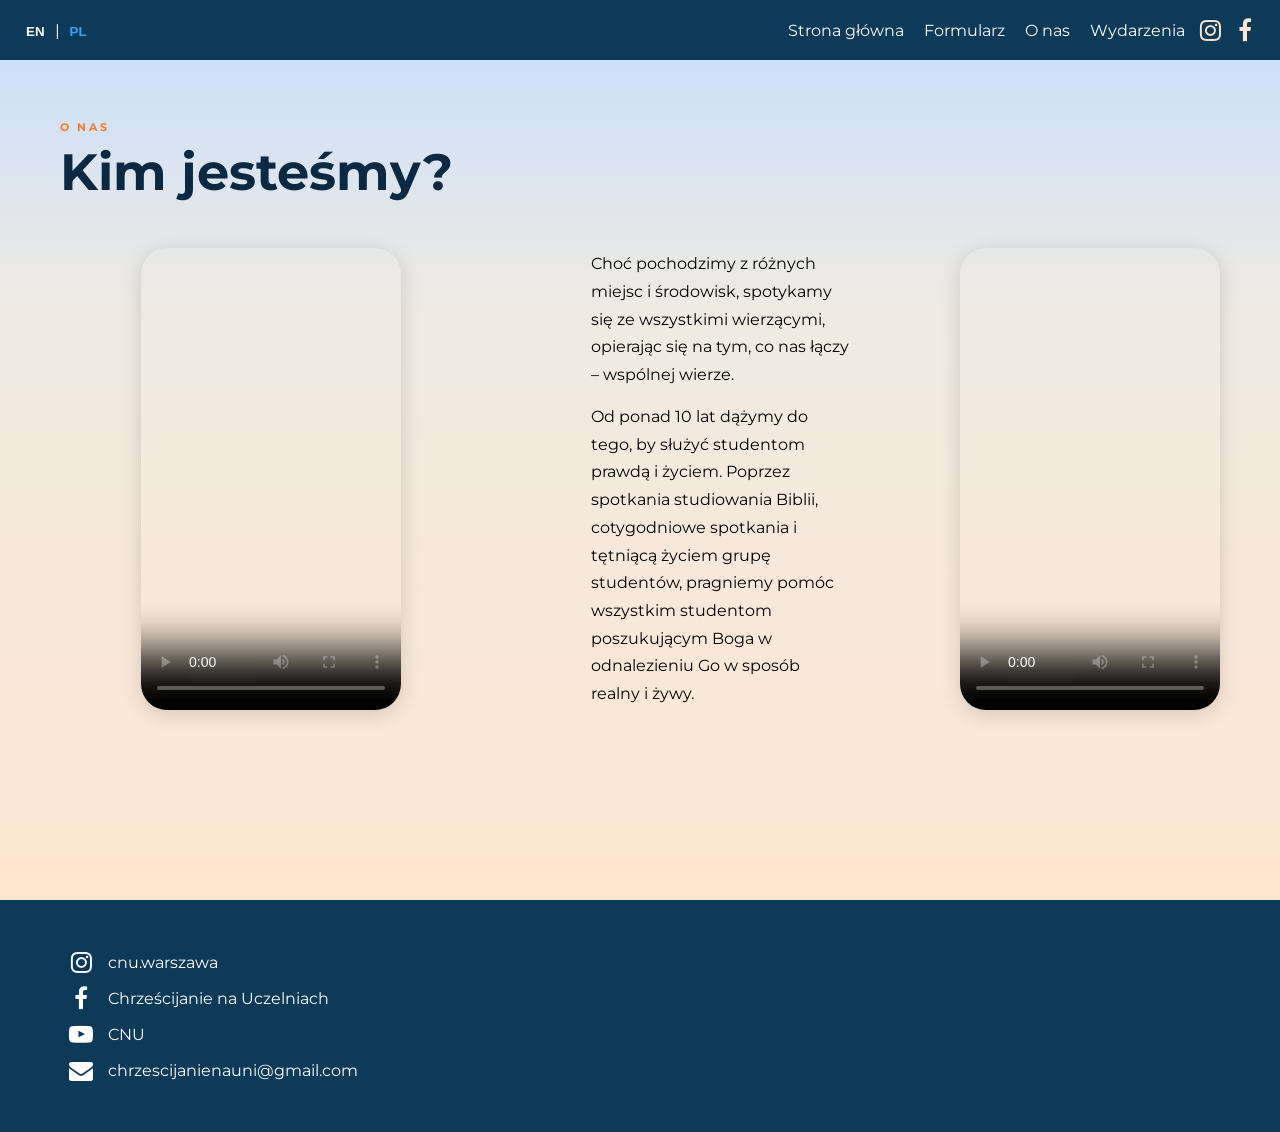
==== commit b217a68f: "fix translation and add icons on the top of navbar" ====
--- a/about.html
+++ b/about.html
@@ -31,6 +31,17 @@
         <a href="events.html" data-i18n="events">Events</a>
         <!-- <a href="special-event.html" data-i18n="special-event">Wydarzenie specjalne</a> -->
 
+      </div>
+
+      <div class="nav-social" aria-label="Social media">
+        <a href="https://www.instagram.com/cnu_warszawa/" target="_blank" rel="noopener noreferrer"
+          aria-label="Instagram" title="Instagram">
+          <i class="fa fa-instagram" aria-hidden="true"></i>
+        </a>
+        <a href="https://www.facebook.com/share/18swFGHHTY/?mibextid=wwXIfr" target="_blank" rel="noopener noreferrer"
+          aria-label="Facebook" title="Facebook">
+          <i class="fa fa-facebook" aria-hidden="true"></i>
+        </a>
       </div>
 
       <button class="burger" id="burgerBtn">
--- a/styles.css
+++ b/styles.css
@@ -182,14 +182,49 @@
   align-items: center;
   padding: 15px 20px;
   z-index: 10;
+  transition: transform 0.25s ease, box-shadow 0.25s ease;
   /*controls what appears on top of what on your page*/
 }
 
+#mainNav.hidden {
+  transform: translateY(-100%);
+}
+
+#mainNav.scrolled {
+  box-shadow: 0 8px 24px rgba(8, 26, 44, 0.18);
+}
+
 .nav-right {
   display: flex;
   align-items: center;
-  gap: 20px;
-}
+  gap: 10px;
+}
+
+.nav-social {
+  display: flex;
+  align-items: center;
+  gap: 5px;
+  flex-shrink: 0;
+}
+
+.nav-social a {
+  width: 30px;
+  height: 30px;
+  display: inline-flex;
+  align-items: center;
+  justify-content: center;
+  color: #ffe6d1;
+  text-decoration: none;
+  transition: color 0.2s ease, transform 0.2s ease;
+}
+
+.nav-social a i {
+  display: block;
+  font-size: 24px;
+  line-height: 1;
+}
+
+
 
 .nav-links {
   display: flex;
@@ -217,6 +252,10 @@
   color: white;
   font-weight: 600;
   cursor: pointer;
+}
+
+.lang-switcher button.active-lang {
+  color: #3ea1ff;
 }
 
 .lang-switcher button:hover {
@@ -794,28 +833,26 @@
    BUTTON
 ========================= */
 
+.submit-row {
+  display: flex;
+  align-items: center;
+  justify-content: center;
+  gap: 14px;
+  margin-top: 30px;
+}
+
 .send-btn {
-  margin-top: 30px;
   background: rgba(14, 58, 90, 0.88);
-
-
   color: white;
-
   border: none;
-
   padding: 16px 70px;
-
   border-radius: 40px;
-
   font-size: 20px;
   font-weight: 700;
-
   cursor: pointer;
-
   box-shadow:
     0 10px 20px rgba(0, 0, 0, 0.2),
     0 4px 8px rgba(0, 0, 0, 0.1);
-
   transition: 0.3s;
 }
 
@@ -825,24 +862,22 @@
 }
 
 .send-btn.is-loading {
-  position: relative;
   pointer-events: none;
   opacity: 0.9;
-  padding-right: 54px;
-}
-
-.send-btn.is-loading::after {
-  content: "";
-  position: absolute;
-  right: 18px;
-  top: 50%;
-  width: 16px;
-  height: 16px;
-  margin-top: -8px;
+}
+
+.form-loader {
+  width: 18px;
+  height: 18px;
+  border: 3px solid rgba(14, 58, 90, 0.2);
+  border-top-color: #0e3a5a;
   border-radius: 50%;
-  border: 2px solid rgba(255, 255, 255, 0.35);
-  border-top-color: #fff;
   animation: spin 0.8s linear infinite;
+  display: none;
+}
+
+.form-loader.visible {
+  display: block;
 }
 
 @keyframes spin {
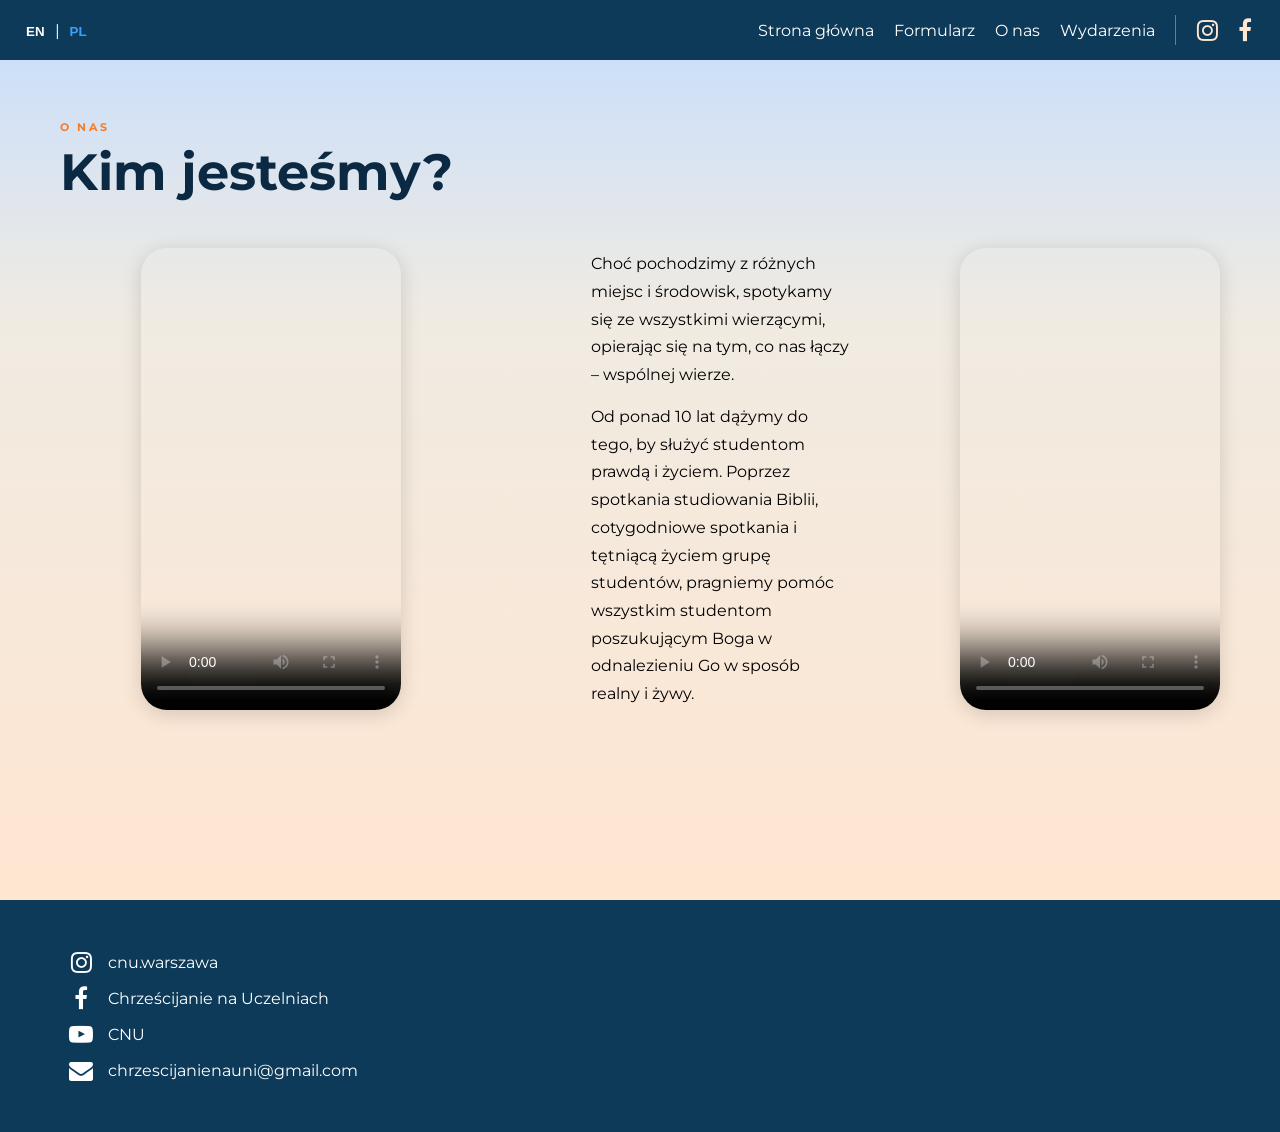
==== commit 3d8fb503: "yes" ====
--- a/about.html
+++ b/about.html
@@ -29,8 +29,6 @@
         <a href="formularz.html" data-i18n="form">Form</a>
         <a href="about.html" data-i18n="about">About</a>
         <a href="events.html" data-i18n="events">Events</a>
-        <!-- <a href="special-event.html" data-i18n="special-event">Wydarzenie specjalne</a> -->
-
       </div>
 
       <div class="nav-social" aria-label="Social media">
--- a/styles.css
+++ b/styles.css
@@ -15,13 +15,6 @@
 a:hover {
   color: rgb(0, 170, 255);
 }
-
-/* NAVBAR */
-
-
-/* =========================
-   NAV SCROLL EFFECT
-========================= */
 
 #mainNav {
   z-index: 2000;
@@ -181,7 +174,7 @@
   justify-content: space-between;
   align-items: center;
   padding: 15px 20px;
-  z-index: 10;
+  z-index: 2000;
   transition: transform 0.25s ease, box-shadow 0.25s ease;
   /*controls what appears on top of what on your page*/
 }
@@ -197,13 +190,16 @@
 .nav-right {
   display: flex;
   align-items: center;
-  gap: 10px;
+  gap: 16px;
 }
 
 .nav-social {
   display: flex;
   align-items: center;
-  gap: 5px;
+  gap: 8px;
+  margin-left: 4px;
+  padding-left: 16px;
+  border-left: 1px solid rgba(255, 255, 255, 0.35);
   flex-shrink: 0;
 }
 
@@ -432,6 +428,17 @@
 /* MOBILE for burger menu*/
 @media (max-width: 768px) {
 
+  .nav-right {
+    gap: 8px;
+  }
+
+  .nav-social {
+    gap: 4px;
+    margin-left: 0;
+    padding-left: 0;
+    border-left: none;
+  }
+
   .burger {
     display: flex;
   }
@@ -1772,6 +1779,10 @@
 
   overflow-x: auto;
 
+  touch-action: pan-x;
+
+  overscroll-behavior-x: contain;
+
   scroll-behavior: smooth;
 
   scrollbar-width: none;
@@ -1852,9 +1863,7 @@
 
   border-radius: 50%;
 
-  background:
-    rgba(14, 58, 90, 0.9);
-
+  background: transparent;
   color: white;
 
   font-size: 1.4rem;
@@ -1868,15 +1877,6 @@
     background 0.25s ease;
 }
 
-.carousel-btn:hover {
-
-  background:
-    #f47c2c;
-
-  transform:
-    translateY(-50%) scale(1.08);
-}
-
 .prev-btn {
   left: -20px;
 }
@@ -1892,11 +1892,6 @@
   .event-slide {
 
     min-width: 85%;
-  }
-
-  .carousel-btn {
-    background: transparent;
-    color: #081b2d;
   }
 }
 
@@ -2352,9 +2347,7 @@
 }
 
 .modern-timeline-wrapper .carousel-btn {
-
   top: 75px;
-  color: #0e3554;
 }
 
 .modern-timeline-wrapper .prev-btn {
@@ -2368,6 +2361,12 @@
 .modern-timeline-scroll {
 
   overflow-x: auto;
+
+  touch-action: pan-x;
+
+  overscroll-behavior-x: contain;
+
+  scroll-behavior: smooth;
 
   scrollbar-width: none;
 }
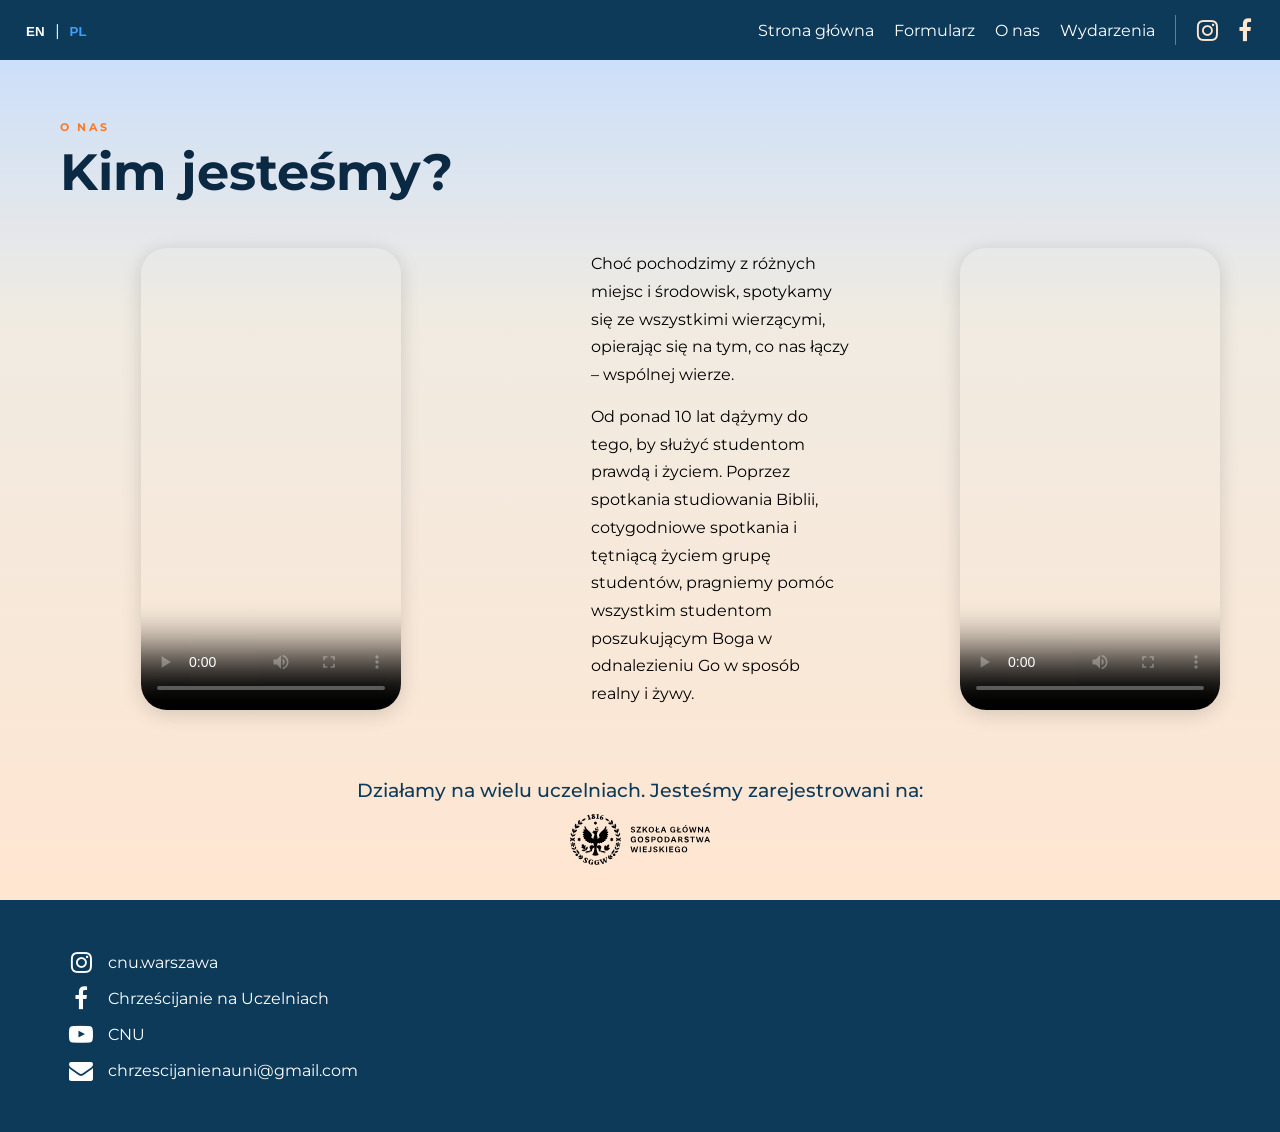
==== commit 900e3b78: "info registration add" ====
--- a/about.html
+++ b/about.html
@@ -78,6 +78,13 @@
         </video>
       </section>
     </section>
+    <section class="university-registration" aria-labelledby="university-registration-text">
+    <p id="university-registration-text" data-i18n="university-registration">Działamy na wielu uczelniach. Jesteśmy zarejestrowani na:</p>
+    <a class="university-registration-logo" href="https://www.sggw.edu.pl/" target="_blank" rel="noopener noreferrer">
+      <img src="images/sggw-logo.svg" width="1958" height="712" loading="lazy" decoding="async"
+        alt="SGGW — Warsaw University of Life Sciences / Szkoła Główna Gospodarstwa Wiejskiego w Warszawie">
+    </a>
+  </section>
   </section>
   <section class="contacts">
 
@@ -103,6 +110,8 @@
 
   </section>
 
+
+
   <script src="js/script.js"></script>
   <script src="js/translation.js"></script>
 
--- a/styles.css
+++ b/styles.css
@@ -1148,75 +1148,8 @@
   font-weight: bold;
 }
 
-.verse-section {
-  padding: 80px 20px;
-
-  background:
-    linear-gradient(180deg,
-      #ffe6d1 0%,
-      #eaf0ff 100%);
-
-  display: flex;
-  justify-content: center;
-}
-
-.verse-text {
-  position: relative;
-
-  max-width: 680px;
-
-  margin: 0;
-
-  text-align: center;
-}
-
-.verse-text p {
-  margin: 0;
-
-  font-family: 'Lora', serif;
-
-  font-size: 1.28rem;
-  line-height: 1.95;
-
-  font-style: italic;
-  font-weight: 400;
-
-  color: #0e3a5a;
-
-  letter-spacing: 0.2px;
-}
-
-.verse-text strong {
-  color: #f47c2c;
-  font-weight: 1000;
-}
-
-.quote {
-  position: absolute;
-  font-size: 5rem;
-  line-height: 1;
-  color: rgba(244, 124, 44, 0.12);
-  font-family: serif;
-  pointer-events: none;
-}
-
-.quote-open {
-  top: -25px;
-  left: -10px;
-}
-
-.quote-close {
-  bottom: -55px;
-  right: -10px;
-}
-
-.verse-text footer {
-  margin-top: 28px;
-  font-size: 0.62rem;
-  letter-spacing: 4px;
-  color: #8a8a8a;
-  text-transform: uppercase;
-}
+
+
 
 .verse-quote-about-us {
   font-size: 0.72rem;
@@ -1225,30 +1158,7 @@
   text-transform: uppercase;
 }
 
-@media (max-width: 768px) {
-
-  .verse-text {
-    max-width: 92%;
-  }
-
-  .verse-text p {
-    font-size: 1.12rem;
-    line-height: 1.6;
-  }
-
-  .quote {
-    font-size: 3.5rem;
-  }
-
-  .quote-open {
-    left: 0;
-  }
-
-  .quote-close {
-    right: 0;
-    bottom: -35px;
-  }
-}
+
 
 .about-us-containers {
   background:
@@ -2597,4 +2507,266 @@
   font-size: 18px;
   line-height: 1.5;
   max-width: 100%;
-}+}
+
+#verseMain,
+#verseReference {
+  transition: transform 0.6s ease, opacity 0.6s ease;
+}
+
+.verse-text.swipe-out #verseMain,
+.verse-text.swipe-out #verseReference {
+  transform: translateX(-80px);
+  opacity: 0;
+}
+
+.verse-text.swipe-in #verseMain,
+.verse-text.swipe-in #verseReference {
+  transform: translateX(80px);
+  opacity: 0;
+}
+
+/* =========================
+   VERSE SLIDER
+========================= */
+
+.verse-section {
+  padding: 80px 20px;
+  background: linear-gradient(180deg,
+      #ffe6d1 0%,
+      #eaf0ff 100%);
+
+  display: flex;
+  justify-content: center;
+}
+
+.verse-text {
+  position: relative;
+
+  width: 100%;
+  max-width: 680px;
+
+  /* ОДИНАКОВАЯ ВЫСОТА БЛОКА */
+  min-height: 300px;
+
+  margin: 0;
+  padding: 55px;
+
+  text-align: center;
+
+  /* Не обрезаем кавычки */
+  overflow: visible;
+}
+
+.verse-text p {
+  margin: 0;
+
+  font-family: 'Lora', serif;
+  font-size: 1.28rem;
+  line-height: 1.95;
+  font-style: italic;
+  font-weight: 400;
+
+  color: #0e3a5a;
+  letter-spacing: 0.2px;
+}
+
+.verse-text strong {
+  color: #f47c2c;
+  font-weight: 1000;
+}
+
+/* КАВЫЧКИ */
+
+.quote {
+  position: absolute;
+
+  font-family: Georgia, serif;
+  font-size: 5rem;
+  line-height: 1;
+
+  color: rgba(244, 124, 44, 0.25);
+
+  pointer-events: none;
+
+  z-index: 2;
+}
+
+.quote-open {
+  top: 0;
+  left: 5px;
+}
+
+.quote-close {
+  right: 5px;
+  bottom: 35px;
+}
+
+.verse-text footer {
+  margin-top: 28px;
+
+  font-size: 0.62rem;
+  letter-spacing: 4px;
+
+  color: #8a8a8a;
+  text-transform: uppercase;
+}
+
+/* MOBILE */
+
+@media (max-width: 768px) {
+
+  .verse-section {
+    padding: 45px 15px;
+  }
+
+  .verse-text {
+    max-width: 100%;
+
+    /* тоже фиксированная высота */
+    min-height: 330px;
+
+    padding: 50px 35px 65px;
+  }
+
+  .verse-text p {
+    font-size: 1.12rem;
+    line-height: 1.6;
+  }
+
+  .quote {
+    font-size: 3.5rem;
+  }
+
+  .quote-open {
+    top: 5px;
+    left: 0;
+  }
+
+  .quote-close {
+    right: 0;
+    bottom: 30px;
+  }
+
+  .verse-text footer {
+    margin-top: 22px;
+    font-size: 0.55rem;
+    letter-spacing: 2.5px;
+  }
+}
+
+.verse-text {
+  transition: transform 0.9s ease, opacity 0.9s ease;
+}
+
+.verse-text.verse-in {
+  transform: translateX(0);
+  opacity: 1;
+}
+
+.verse-text.verse-out {
+  transform: translateX(100%);
+  opacity: 0;
+}
+
+#verseMain,
+#verseReference {
+  display: block;
+  transition: transform 0.6s ease, opacity 0.6s ease;
+  transform: translateX(0);
+  opacity: 1;
+}
+
+/* Уезжает вправо */
+.verse-text.slide-out #verseMain,
+.verse-text.slide-out #verseReference {
+  transform: translateX(80px);
+  opacity: 0;
+}
+
+/* Стартовая позиция нового текста — слева, без анимации */
+.verse-text.slide-in-instant #verseMain,
+.verse-text.slide-in-instant #verseReference {
+  transition: none;
+  transform: translateX(-80px);
+  opacity: 0;
+}
+
+.verse-text {
+  position: relative;
+
+  width: 100%;
+  max-width: 680px;
+
+  /* ОДИНАКОВАЯ ВЫСОТА БЛОКА */
+  min-height: 300px;
+
+  margin: 0;
+  padding: 55px;
+
+  text-align: center;
+
+  /* Не обрезаем кавычки */
+  overflow: visible;
+
+  /* ДОБАВЛЯЕМ ЦЕНТРИРОВАНИЕ ПО ВЕРТИКАЛИ */
+  display: flex;
+  flex-direction: column;
+  justify-content: center;
+  align-items: center;
+}
+
+@media (max-width: 768px) {
+  .verse-text {
+    max-width: 100%;
+    min-height: 330px;
+    padding: 50px 35px 65px;
+
+    /* тоже добавляем */
+    display: flex;
+    flex-direction: column;
+    justify-content: center;
+    align-items: center;
+  }
+
+  /* остальное без изменений */
+}
+/* The registration section supplies the spacing above contacts. */
+.event-page-section:has(> .university-registration),
+.form-section:has(> .university-registration) {
+  padding-bottom: 0;
+}
+
+/* University registration before contacts, sharing the page content background. */
+.university-registration {
+  background: transparent;
+  color: #0e3a5a;
+  padding: clamp(8px, 1.2vw, 14px) 20px;
+  text-align: center;
+}
+
+.university-registration p {
+  max-width: 640px;
+  margin: 0 auto 8px;
+  font-size: clamp(16px, 1.6vw, 19px);
+  line-height: 1.6;
+  font-weight: 500;
+}
+
+.university-registration-logo {
+  display: block;
+  width: min(140px, 100%);
+  margin: 0 auto;
+  border-radius: 4px;
+}
+
+.university-registration-logo img {
+  display: block;
+  width: 100%;
+  height: auto;
+}
+
+.university-registration-logo:focus-visible {
+  outline: 2px solid #0e3a5a;
+  outline-offset: 8px;
+}
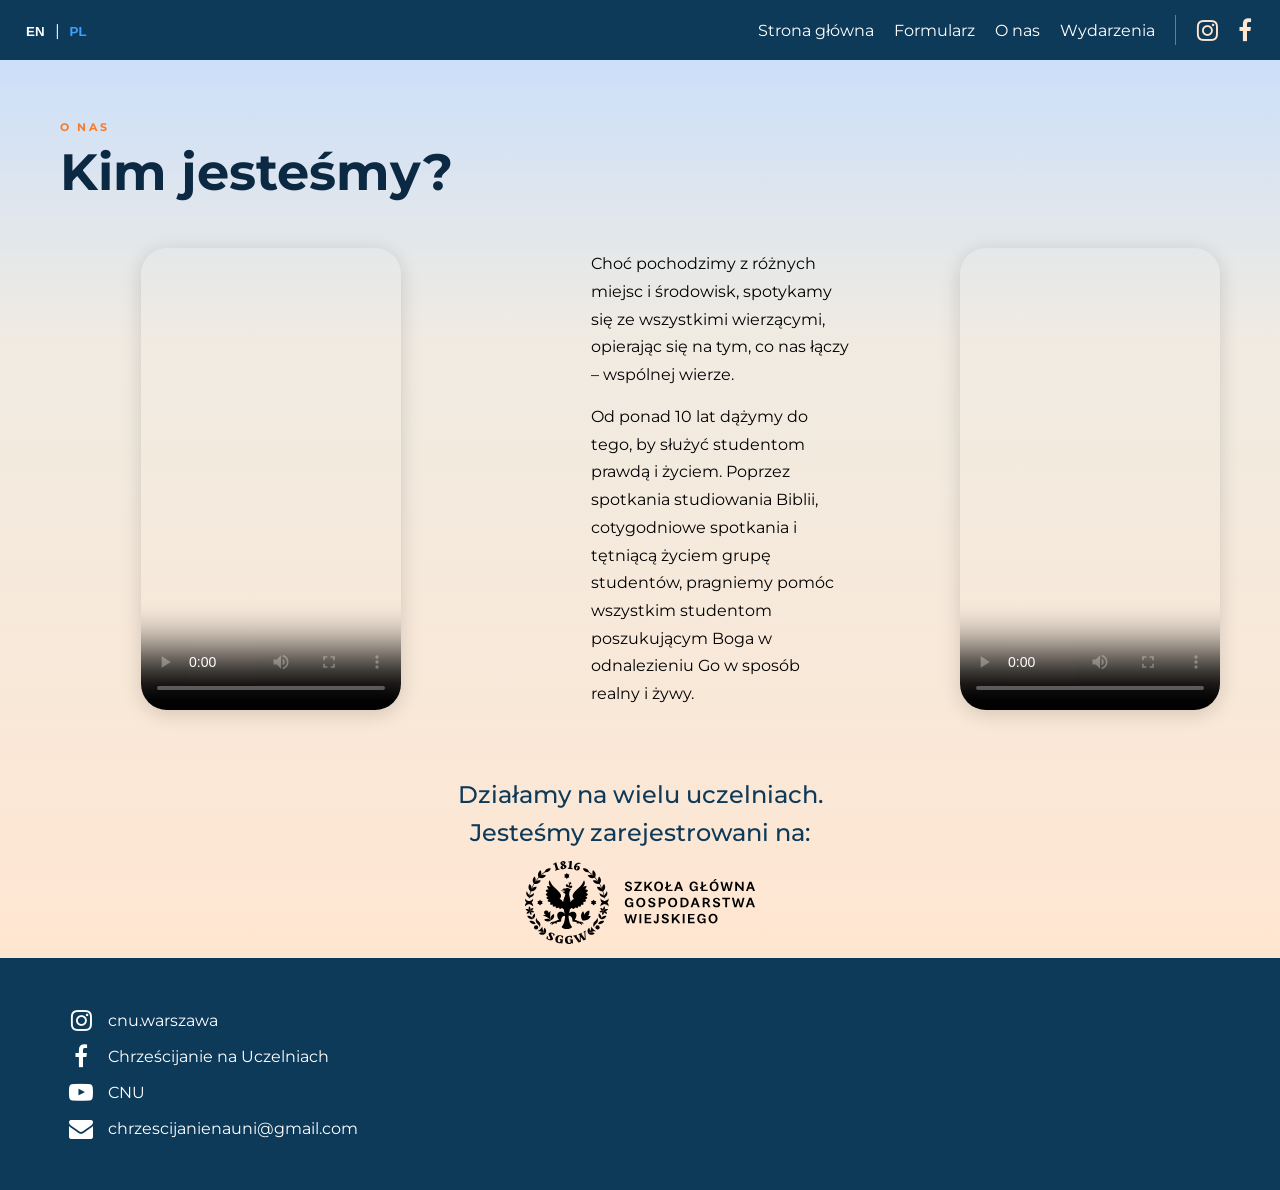
==== commit e160cac5: "logo and text increased for desktop" ====
--- a/about.html
+++ b/about.html
@@ -79,7 +79,7 @@
       </section>
     </section>
     <section class="university-registration" aria-labelledby="university-registration-text">
-    <p id="university-registration-text" data-i18n="university-registration">Działamy na wielu uczelniach. Jesteśmy zarejestrowani na:</p>
+    <p id="university-registration-text" data-i18n="university-registration">Działamy na wielu uczelniach.<br>Jesteśmy zarejestrowani na:</p>
     <a class="university-registration-logo" href="https://www.sggw.edu.pl/" target="_blank" rel="noopener noreferrer">
       <img src="images/sggw-logo.svg" width="1958" height="712" loading="lazy" decoding="async"
         alt="SGGW — Warsaw University of Life Sciences / Szkoła Główna Gospodarstwa Wiejskiego w Warszawie">
--- a/styles.css
+++ b/styles.css
@@ -2770,3 +2770,13 @@
   outline: 2px solid #0e3a5a;
   outline-offset: 8px;
 }
+
+@media (min-width: 769px) {
+  .university-registration p {
+    font-size: clamp(21px, 2vw, 24px);
+  }
+
+  .university-registration-logo {
+    width: min(230px, 100%);
+  }
+}
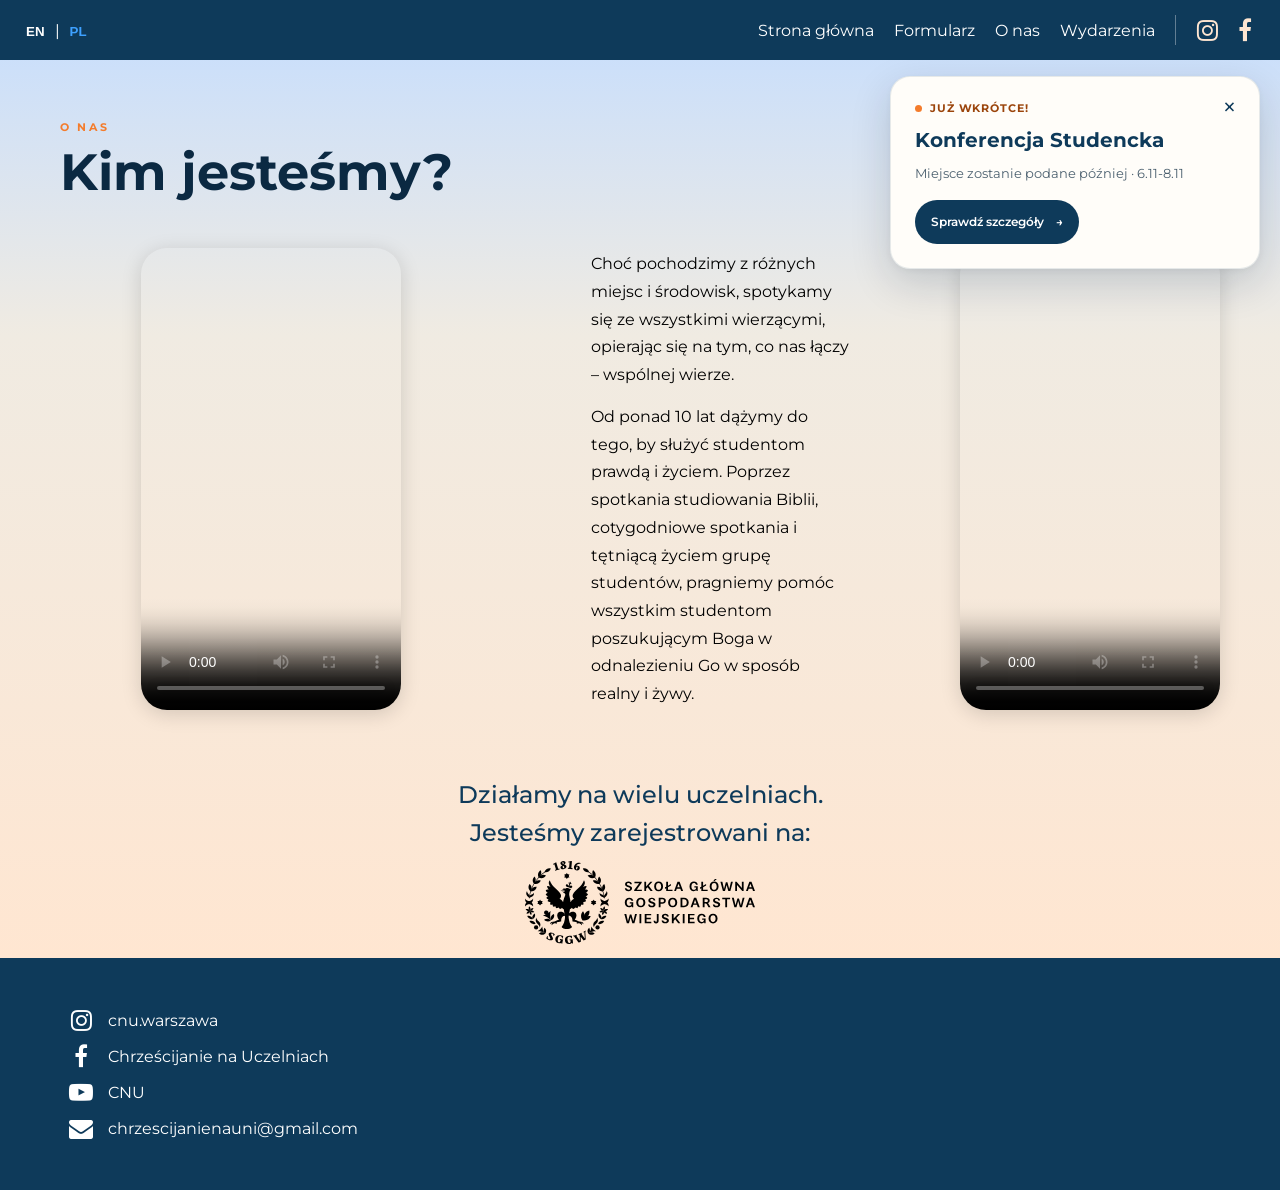
==== commit 294a7178: "popup add" ====
--- a/about.html
+++ b/about.html
@@ -9,6 +9,7 @@
     href="https://fonts.googleapis.com/css2?family=Montserrat:wght@400;600;700;800;900&family=Lora:ital,wght@0,400;0,600;1,400&display=swap"
     rel="stylesheet">
   <link rel="stylesheet" href="styles.css">
+  <link rel="stylesheet" href="css/event-notice.css">
   <link rel="stylesheet" href="https://cdnjs.cloudflare.com/ajax/libs/font-awesome/4.7.0/css/font-awesome.min.css">
 </head>
 
@@ -114,6 +115,7 @@
 
   <script src="js/script.js"></script>
   <script src="js/translation.js"></script>
+  <script src="js/event-notice.js" defer></script>
 
 </body>
 
--- a/styles.css
+++ b/styles.css
@@ -1955,11 +1955,9 @@
 .events-rail {
   grid-column: 1 / -1;
 
-  display: grid;
+  display: flex;
+  flex-direction: column;
   gap: 24px;
-
-  /* automatically gives 4, 3, 2 or 1 columns */
-  grid-template-columns: repeat(auto-fit, minmax(250px, 1fr));
 
   width: 100%;
   margin-top: 40px;
@@ -2053,9 +2051,6 @@
 @media (max-width: 768px) {
 
   .events-rail {
-
-    grid-template-columns: 1fr;
-
     gap: 10px;
   }
 
@@ -2063,24 +2058,6 @@
 
     padding:
       22px 0;
-  }
-}
-
-@media (min-width: 1200px) {
-  .events-rail {
-    grid-template-columns: repeat(4, 1fr);
-  }
-}
-
-@media (max-width: 1199px) and (min-width: 769px) {
-  .events-rail {
-    grid-template-columns: repeat(2, 1fr);
-  }
-}
-
-@media (max-width: 768px) {
-  .events-rail {
-    grid-template-columns: 1fr;
   }
 }
 
@@ -2780,3 +2757,42 @@
     width: min(230px, 100%);
   }
 }
+
+/* Place the special-event badge on the right of the date row. */
+.rail-top {
+  gap: 16px;
+}
+
+.rail-meta,
+.event-meta {
+  display: flex;
+  flex-direction: row;
+  align-items: center;
+  flex-shrink: 0;
+  gap: 10px;
+}
+
+.event-meta {
+  margin-left: auto;
+}
+
+.event-date-row {
+  display: flex;
+  align-items: center;
+  flex-wrap: wrap;
+  gap: 8px 12px;
+}
+
+.event-special-badge {
+  display: inline-block;
+  flex-shrink: 0;
+  max-width: 100%;
+  margin-left: auto;
+  padding: 7px 12px;
+  border-radius: 999px;
+  background: #f47c2c;
+  color: #fff;
+  font-size: 12px;
+  font-weight: 700;
+  line-height: 1.4;
+}
--- a/css/event-notice.css
+++ b/css/event-notice.css
@@ -0,0 +1,162 @@
+/* An independent, non-modal announcement below the site's fixed navigation. */
+.event-notice {
+  --event-notice-nav-height: 60px;
+  position: fixed;
+  z-index: 1500;
+  top: calc(var(--event-notice-nav-height) + 16px);
+  right: max(20px, env(safe-area-inset-right));
+  width: min(370px, calc(100vw - 40px));
+  max-height: calc(100dvh - var(--event-notice-nav-height) - 32px);
+  overflow-y: auto;
+  padding: 24px;
+  border: 1px solid rgba(14, 58, 90, 0.1);
+  border-radius: 20px;
+  background: #fffdf9;
+  color: #0e3a5a;
+  box-shadow: 0 14px 40px rgba(8, 26, 44, 0.16), 0 2px 8px rgba(8, 26, 44, 0.05);
+  font-family: 'Montserrat', sans-serif;
+  text-align: left;
+  opacity: 0;
+  transform: translateY(-10px);
+  transition: opacity 220ms ease, transform 220ms ease;
+  pointer-events: none;
+}
+
+.event-notice[hidden] {
+  display: none;
+}
+
+.event-notice.is-visible {
+  opacity: 1;
+  transform: translateY(0);
+  pointer-events: auto;
+}
+
+.event-notice__close {
+  position: absolute;
+  top: 8px;
+  right: 8px;
+  display: grid;
+  place-items: center;
+  width: 44px;
+  height: 44px;
+  padding: 0;
+  border: 0;
+  border-radius: 50%;
+  background: transparent;
+  color: #0e3a5a;
+  font: inherit;
+  font-size: 26px;
+  line-height: 1;
+  cursor: pointer;
+  transition: background 160ms ease;
+}
+
+.event-notice__close:hover {
+  background: rgba(14, 58, 90, 0.06);
+}
+
+.event-notice__eyebrow {
+  display: flex;
+  align-items: center;
+  gap: 8px;
+  margin: 0 30px 12px 0;
+  color: #9b440b;
+  font-size: 11px;
+  font-weight: 700;
+  letter-spacing: 0.08em;
+  text-transform: uppercase;
+}
+
+.event-notice__eyebrow::before {
+  content: "";
+  width: 7px;
+  height: 7px;
+  flex-shrink: 0;
+  border-radius: 50%;
+  background: #f47c2c;
+}
+
+.event-notice__title {
+  margin: 0 0 10px;
+  color: #0e3a5a;
+  font-size: 20px;
+  font-weight: 700;
+  line-height: 1.3;
+  overflow-wrap: break-word;
+}
+
+.event-notice__description {
+  margin: 0 0 16px;
+  color: #4d6170;
+  font-size: 13px;
+  line-height: 1.65;
+}
+
+.event-notice__link {
+  display: inline-flex;
+  align-items: center;
+  justify-content: center;
+  gap: 12px;
+  min-height: 44px;
+  padding: 10px 16px;
+  border-radius: 999px;
+  background: #0e3a5a;
+  color: #fff;
+  font-size: 12px;
+  font-weight: 600;
+  line-height: 1.4;
+  text-decoration: none;
+  transition: background 160ms ease;
+}
+
+.event-notice__link:hover {
+  background: #174f76;
+  color: #fff;
+}
+
+.event-notice__close:focus-visible,
+.event-notice__link:focus-visible {
+  outline: 3px solid #f47c2c;
+  outline-offset: 3px;
+}
+
+@media (max-width: 768px) {
+  .event-notice {
+    top: calc(var(--event-notice-nav-height) + 12px);
+    right: max(12px, env(safe-area-inset-right));
+    width: min(370px, calc(100vw - 24px));
+    max-height: calc(100dvh - var(--event-notice-nav-height) - 24px);
+    padding: 16px;
+    border-radius: 16px;
+  }
+
+  .event-notice__eyebrow {
+    margin-bottom: 8px;
+  }
+
+  .event-notice__title {
+    font-size: 18px;
+  }
+
+  .event-notice__description {
+    font-size: 12px;
+    line-height: 1.55;
+    margin-bottom: 12px;
+  }
+}
+
+@media (max-width: 360px) {
+  .event-notice__title {
+    font-size: 16px;
+  }
+}
+
+@media (prefers-reduced-motion: reduce) {
+  .event-notice,
+  .event-notice__close,
+  .event-notice__link {
+    transition: none;
+    transform: none;
+  }
+}
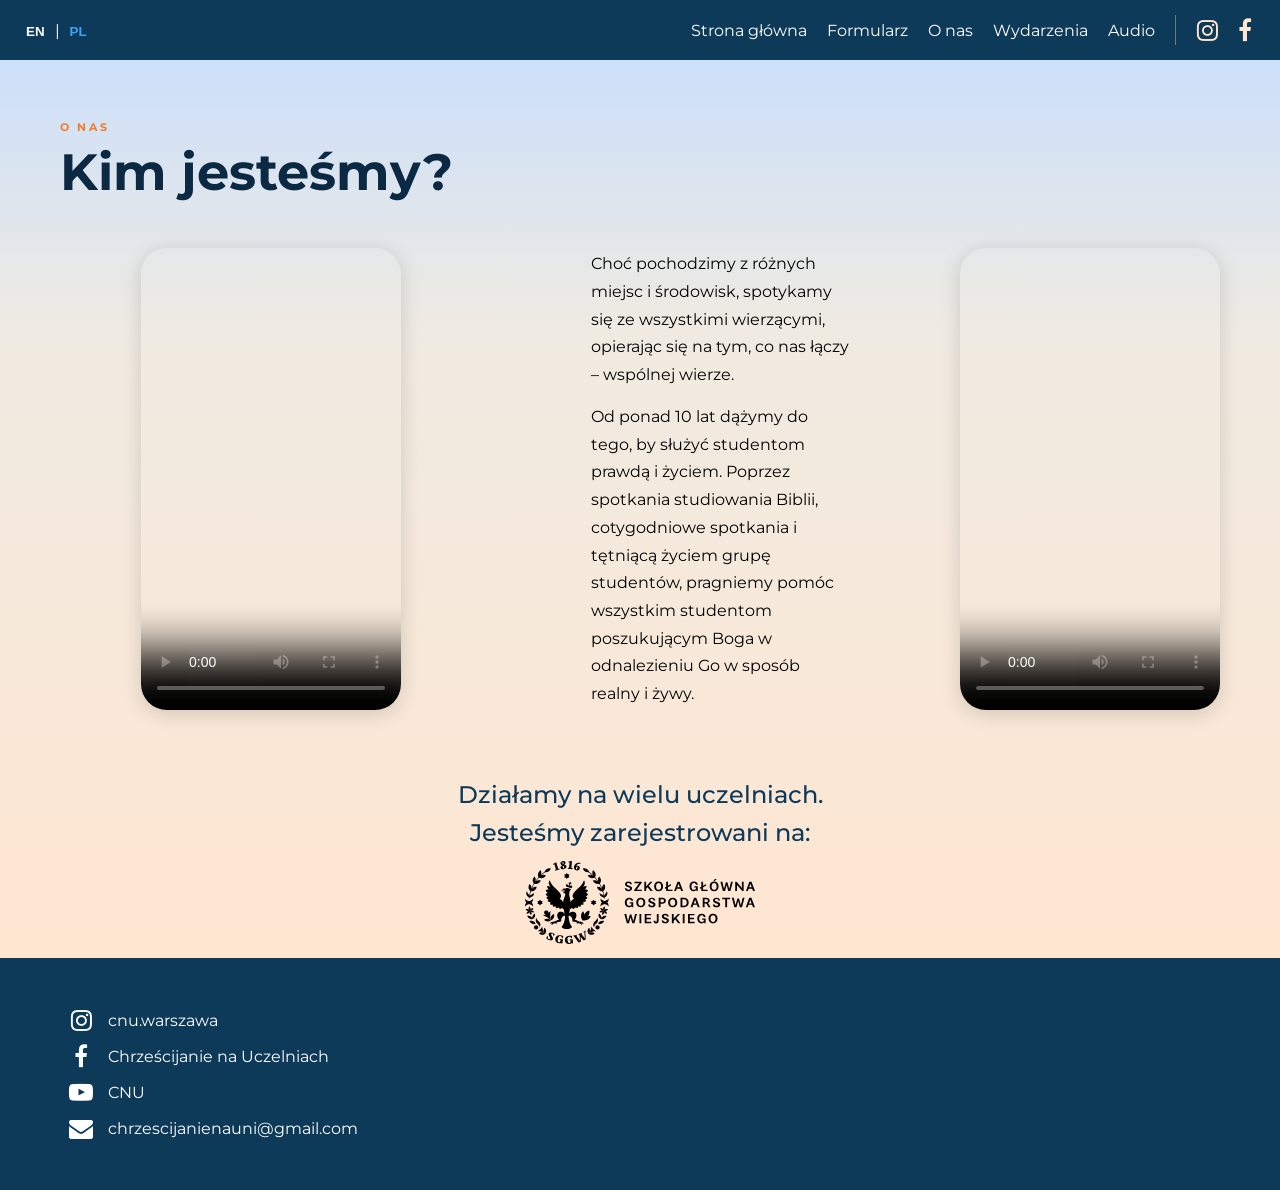
==== commit b5fdf395: "audio page added" ====
--- a/about.html
+++ b/about.html
@@ -30,6 +30,7 @@
         <a href="formularz.html" data-i18n="form">Form</a>
         <a href="about.html" data-i18n="about">About</a>
         <a href="events.html" data-i18n="events">Events</a>
+                <a href="audio.html" data-i18n="audio-nav">Audio</a>
       </div>
 
       <div class="nav-social" aria-label="Social media">
@@ -115,7 +116,7 @@
 
   <script src="js/script.js"></script>
   <script src="js/translation.js"></script>
-  <script src="js/event-notice.js" defer></script>
+  <!-- <script src="js/event-notice.js" defer></script> -->
 
 </body>
 
--- a/styles.css
+++ b/styles.css
@@ -2022,6 +2022,10 @@
 
 /* title */
 
+.rail-item.event-featured > .center {
+  margin-top: 24px;
+}
+
 .rail-item h3 {
 
   margin:
